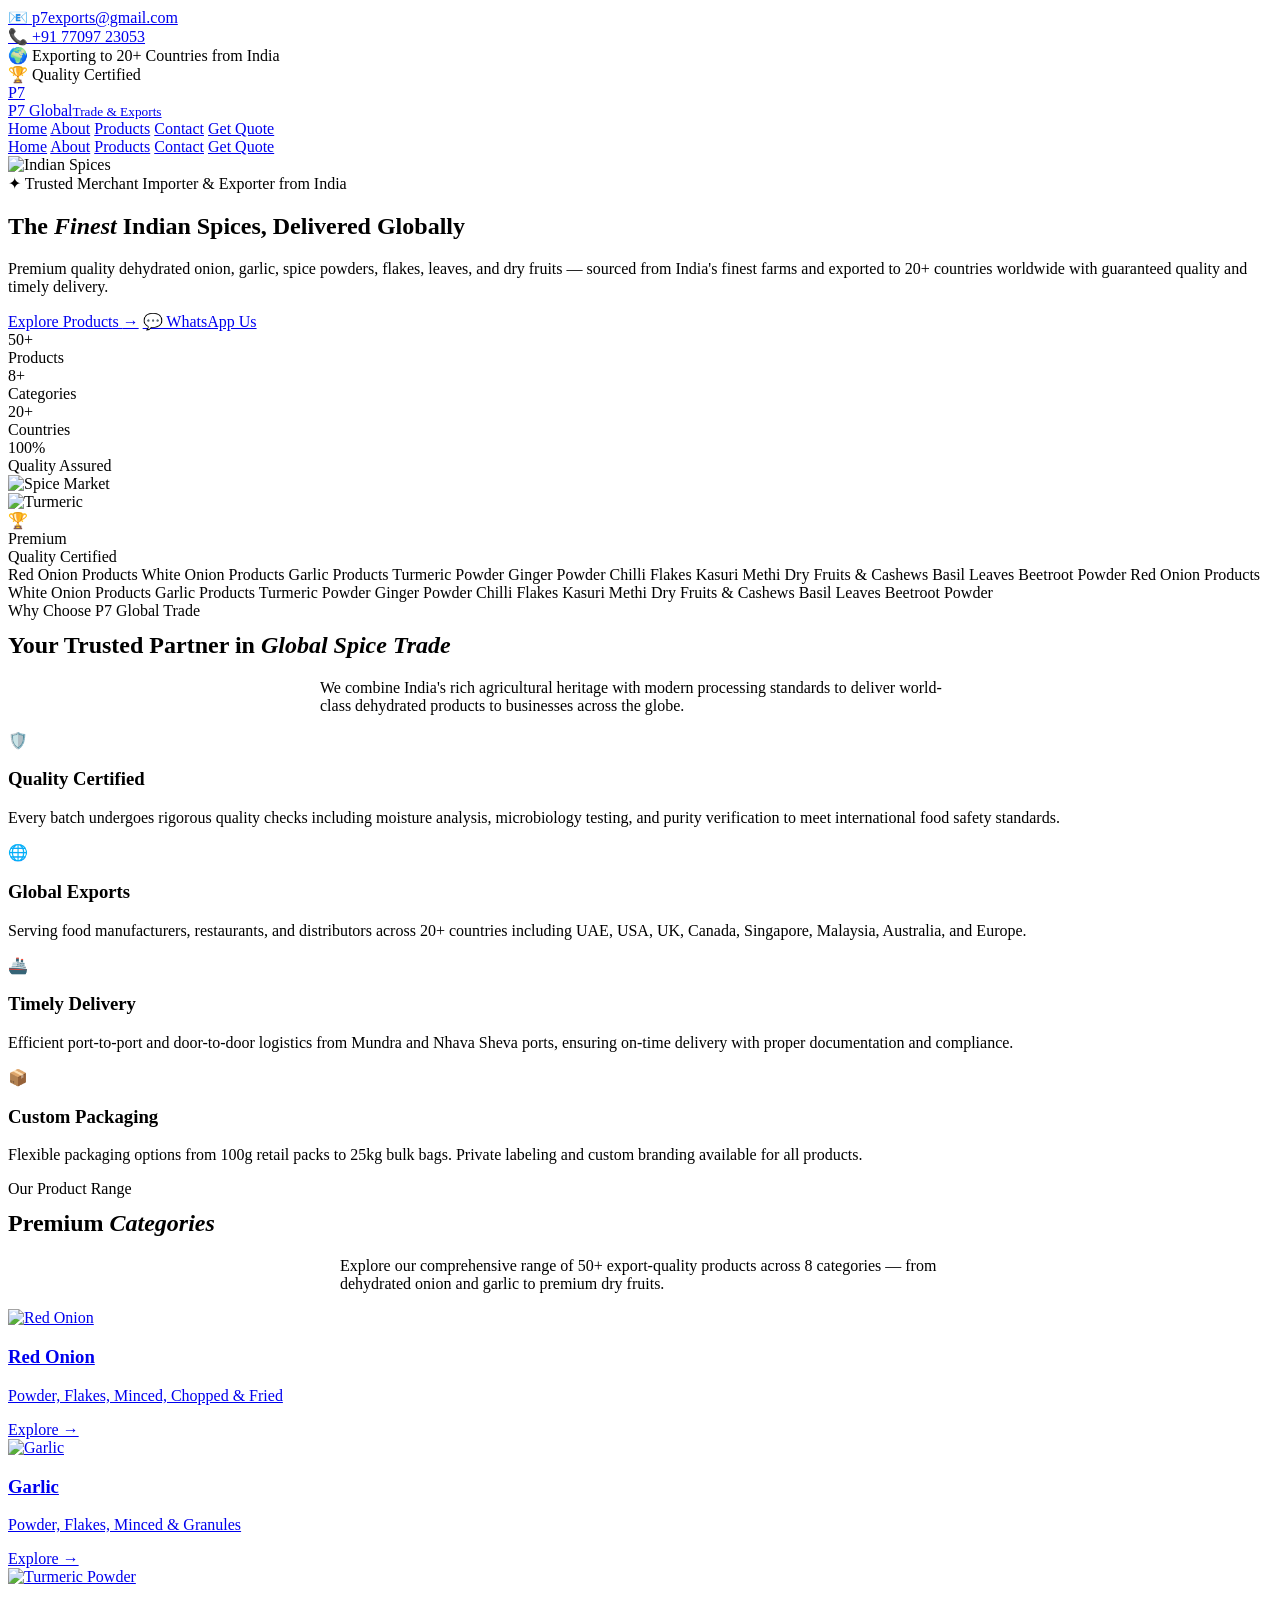
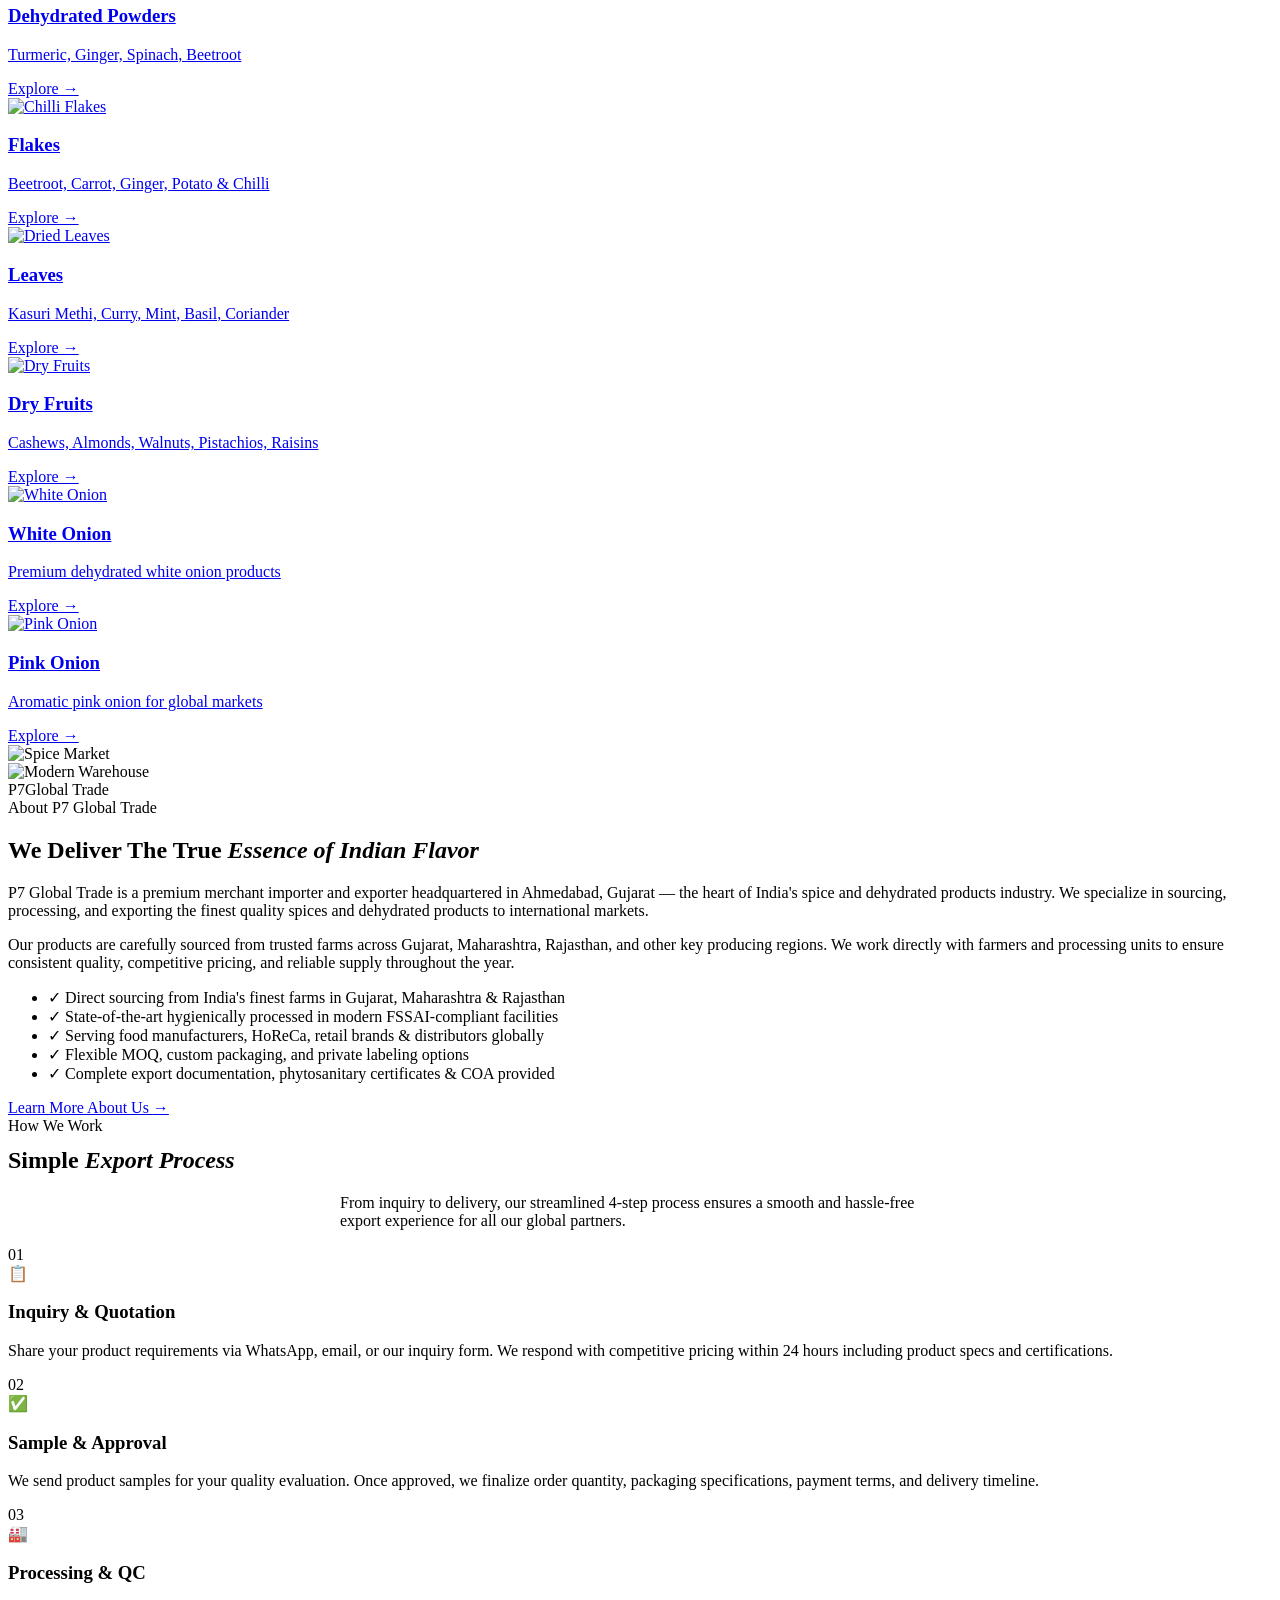
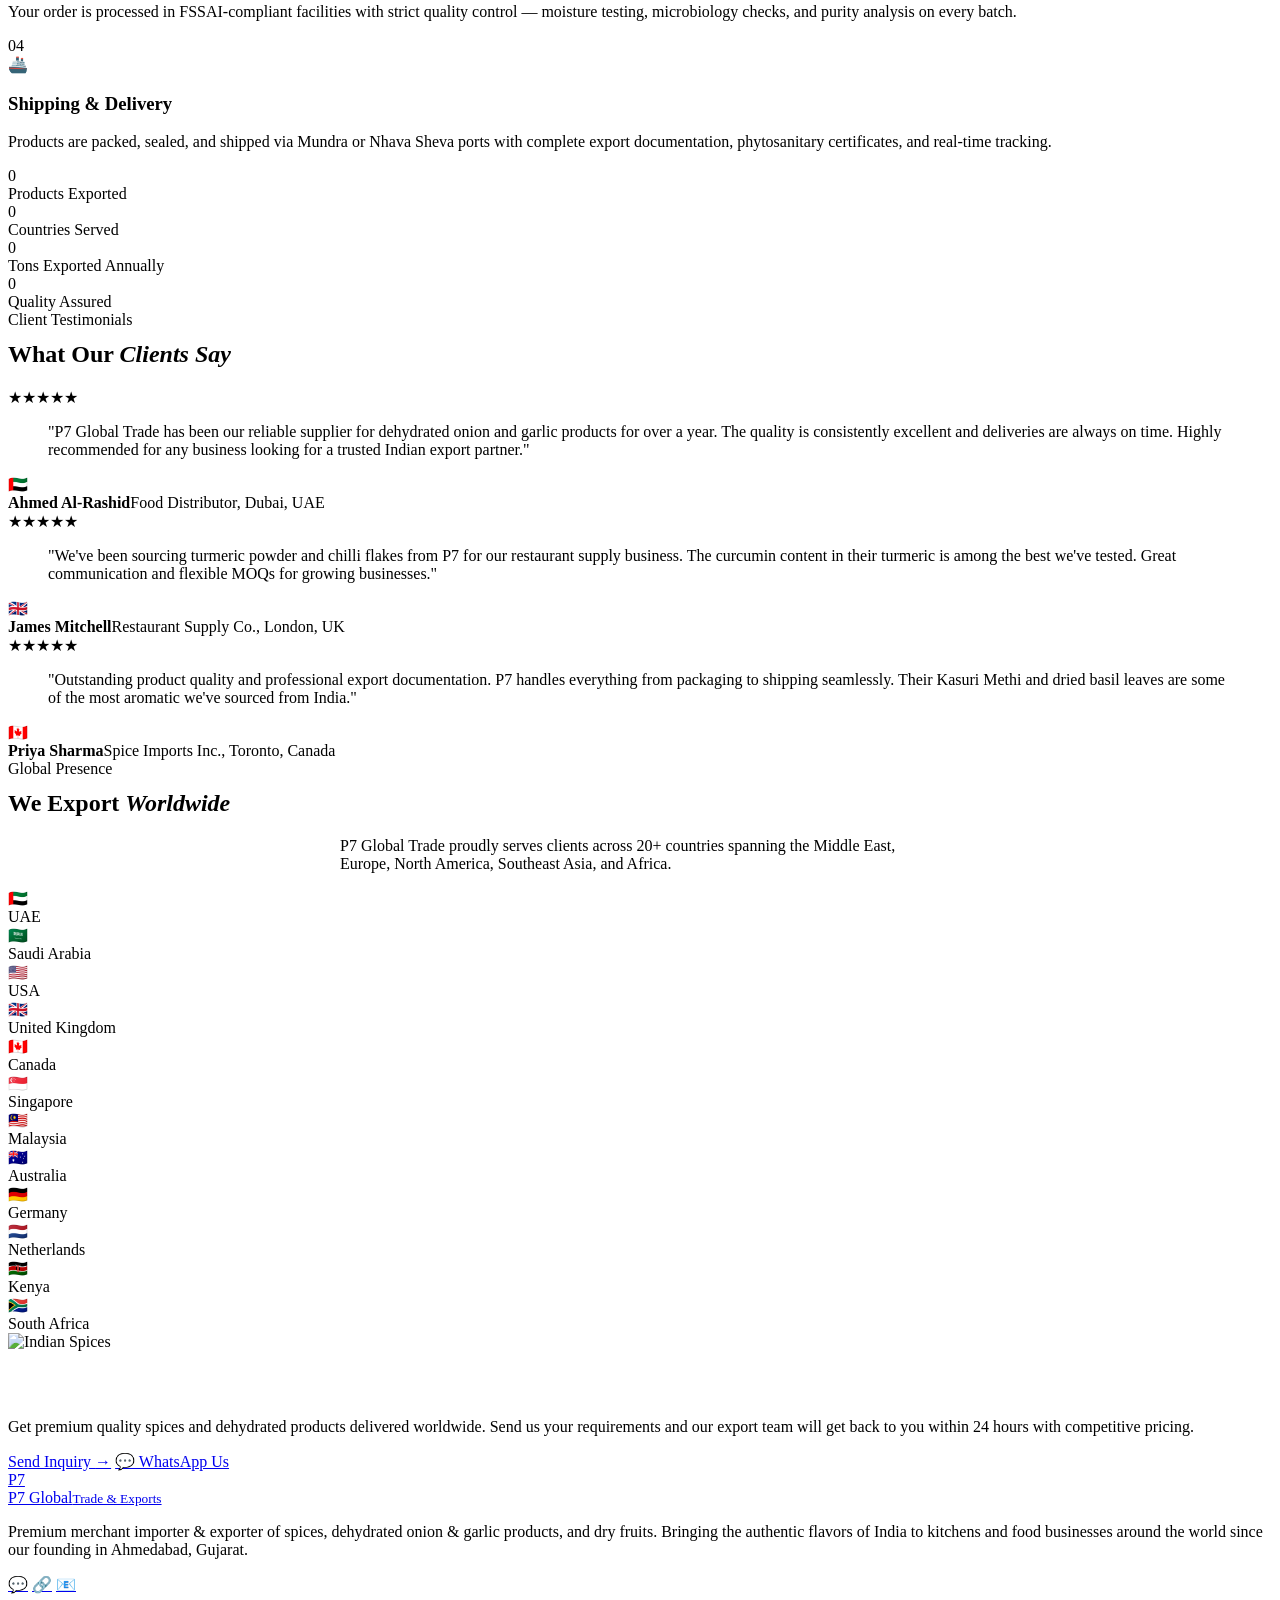
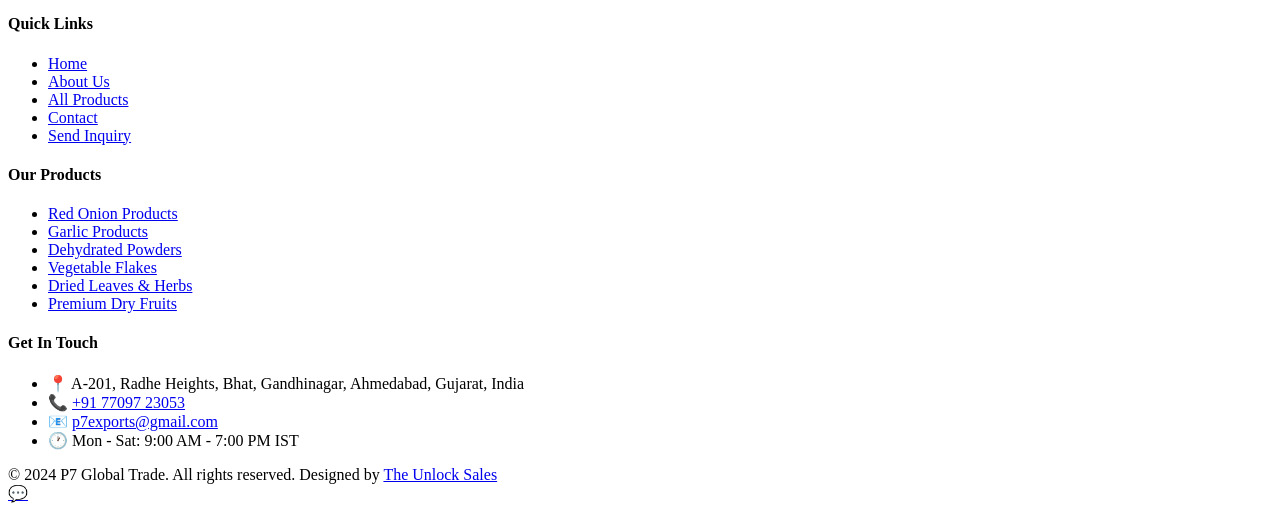
==== index.html @ 54e9179b "Add files via upload" ====
<!DOCTYPE html>
<html lang="en">
<head>
  <meta charset="UTF-8">
  <meta name="viewport" content="width=device-width, initial-scale=1.0">
  <title>P7 Global Trade — Premium Spices &amp; Dehydrated Products Exporter from India</title>
  <meta name="description" content="P7 Global Trade is a premium merchant importer and exporter of high-quality spices, dehydrated onion, garlic products, and dry fruits from India to 20+ countries.">
  <link rel="stylesheet" href="css/style.css">
  <link rel="icon" href="data:image/svg+xml,<svg xmlns='http://www.w3.org/2000/svg' viewBox='0 0 100 100'><text y='.9em' font-size='90'>🌶️</text></svg>">
</head>
<body>

  <!-- TOPBAR -->
  <div class="topbar">
    <div class="container">
      <div class="topbar-left">
        <a href="mailto:p7exports@gmail.com">📧 p7exports@gmail.com</a>
        <div class="topbar-divider"></div>
        <a href="tel:+917709723053">📞 +91 77097 23053</a>
      </div>
      <div class="topbar-right">
        <span>🌍 Exporting to 20+ Countries from India</span>
        <div class="topbar-divider"></div>
        <span>🏆 Quality Certified</span>
      </div>
    </div>
  </div>

  <!-- HEADER -->
  <header class="header">
    <div class="container">
      <a href="index.html" class="logo">
        <div class="logo-mark">P7</div>
        <div class="logo-text">P7 Global<small>Trade &amp; Exports</small></div>
      </a>
      <nav class="nav">
        <a href="index.html" class="active">Home</a>
        <a href="about.html">About</a>
        <a href="products.html">Products</a>
        <a href="contact.html">Contact</a>
        <a href="inquiry.html" class="nav-cta">Get Quote</a>
      </nav>
      <div class="hamburger" onclick="this.classList.toggle('active');document.querySelector('.mobile-nav').classList.toggle('open');document.body.style.overflow=this.classList.contains('active')?'hidden':''">
        <span></span><span></span><span></span>
      </div>
    </div>
  </header>
  <div class="mobile-nav">
    <a href="index.html" class="active">Home</a>
    <a href="about.html">About</a>
    <a href="products.html">Products</a>
    <a href="contact.html">Contact</a>
    <a href="inquiry.html">Get Quote</a>
  </div>

  <!-- HERO — no animation classes, always visible -->
  <section class="hero">
    <div class="hero-bg"><img src="https://images.unsplash.com/photo-1596040033229-a9821ebd058d?w=1400&h=900&fit=crop&q=80" alt="Indian Spices"></div>
    <div class="hero-overlay"></div>
    <div class="hero-content">
      <div class="container">
        <div class="hero-grid">
          <div>
            <div class="hero-tag">✦ Trusted Merchant Importer &amp; Exporter from India</div>
            <h1 class="heading-hero">The <em>Finest</em> Indian Spices, Delivered Globally</h1>
            <p class="hero-desc">Premium quality dehydrated onion, garlic, spice powders, flakes, leaves, and dry fruits — sourced from India's finest farms and exported to 20+ countries worldwide with guaranteed quality and timely delivery.</p>
            <div class="hero-buttons">
              <a href="products.html" class="btn btn-gold">Explore Products <span class="arrow-icon">→</span></a>
              <a href="https://wa.me/917709723053?text=Hello!%20I'm%20interested%20in%20your%20export%20products." target="_blank" class="btn btn-whatsapp">💬 WhatsApp Us</a>
              <a href="inquiry.html" class="btn btn-outline" style="border-color:rgba(255,255,255,.2);color:rgba(255,255,255,.8)">Get Quote</a>
            </div>
            <div class="hero-stats">
              <div class="hero-stat"><div class="number" data-count="50" data-suffix="+">50+</div><div class="label">Products</div></div>
              <div class="hero-stat"><div class="number" data-count="8" data-suffix="+">8+</div><div class="label">Categories</div></div>
              <div class="hero-stat"><div class="number" data-count="20" data-suffix="+">20+</div><div class="label">Countries</div></div>
              <div class="hero-stat"><div class="number" data-count="100" data-suffix="%">100%</div><div class="label">Quality Assured</div></div>
            </div>
          </div>
          <div class="hero-image-stack">
            <div class="hero-img-main"><img src="https://images.unsplash.com/photo-1532336414038-cf19250c5757?w=800&h=600&fit=crop&q=80" alt="Spice Market"></div>
            <div class="hero-img-float"><img src="https://images.unsplash.com/photo-1615485500704-8e990f9900f7?w=400&h=400&fit=crop&q=80" alt="Turmeric"></div>
            <div class="hero-badge-float">
              <div class="hero-badge-icon">🏆</div>
              <div class="hero-badge-text"><div class="val">Premium</div><div class="lbl">Quality Certified</div></div>
            </div>
          </div>
        </div>
      </div>
    </div>
  </section>

  <!-- MARQUEE -->
  <div class="marquee-section">
    <div class="marquee-track">
      <span class="marquee-item"><span class="marquee-dot"></span>Red Onion Products</span>
      <span class="marquee-item"><span class="marquee-dot"></span>White Onion Products</span>
      <span class="marquee-item"><span class="marquee-dot"></span>Garlic Products</span>
      <span class="marquee-item"><span class="marquee-dot"></span>Turmeric Powder</span>
      <span class="marquee-item"><span class="marquee-dot"></span>Ginger Powder</span>
      <span class="marquee-item"><span class="marquee-dot"></span>Chilli Flakes</span>
      <span class="marquee-item"><span class="marquee-dot"></span>Kasuri Methi</span>
      <span class="marquee-item"><span class="marquee-dot"></span>Dry Fruits &amp; Cashews</span>
      <span class="marquee-item"><span class="marquee-dot"></span>Basil Leaves</span>
      <span class="marquee-item"><span class="marquee-dot"></span>Beetroot Powder</span>
      <span class="marquee-item"><span class="marquee-dot"></span>Red Onion Products</span>
      <span class="marquee-item"><span class="marquee-dot"></span>White Onion Products</span>
      <span class="marquee-item"><span class="marquee-dot"></span>Garlic Products</span>
      <span class="marquee-item"><span class="marquee-dot"></span>Turmeric Powder</span>
      <span class="marquee-item"><span class="marquee-dot"></span>Ginger Powder</span>
      <span class="marquee-item"><span class="marquee-dot"></span>Chilli Flakes</span>
      <span class="marquee-item"><span class="marquee-dot"></span>Kasuri Methi</span>
      <span class="marquee-item"><span class="marquee-dot"></span>Dry Fruits &amp; Cashews</span>
      <span class="marquee-item"><span class="marquee-dot"></span>Basil Leaves</span>
      <span class="marquee-item"><span class="marquee-dot"></span>Beetroot Powder</span>
    </div>
  </div>

  <!-- WHY CHOOSE US -->
  <section class="section-features">
    <div class="container">
      <div class="text-center reveal">
        <span class="overline overline-dark">Why Choose P7 Global Trade</span>
        <h2 class="heading-lg" style="color:var(--brown-900);margin-top:12px">Your Trusted Partner in <em style="color:var(--primary);font-style:italic">Global Spice Trade</em></h2>
        <p style="color:var(--brown-500);margin-top:12px;max-width:640px;margin-left:auto;margin-right:auto">We combine India's rich agricultural heritage with modern processing standards to deliver world-class dehydrated products to businesses across the globe.</p>
      </div>
      <div class="features-grid">
        <div class="feature-card reveal delay-1">
          <div class="feature-icon gold">🛡️</div>
          <h3>Quality Certified</h3>
          <p>Every batch undergoes rigorous quality checks including moisture analysis, microbiology testing, and purity verification to meet international food safety standards.</p>
        </div>
        <div class="feature-card reveal delay-2">
          <div class="feature-icon primary">🌐</div>
          <h3>Global Exports</h3>
          <p>Serving food manufacturers, restaurants, and distributors across 20+ countries including UAE, USA, UK, Canada, Singapore, Malaysia, Australia, and Europe.</p>
        </div>
        <div class="feature-card reveal delay-3">
          <div class="feature-icon gold">🚢</div>
          <h3>Timely Delivery</h3>
          <p>Efficient port-to-port and door-to-door logistics from Mundra and Nhava Sheva ports, ensuring on-time delivery with proper documentation and compliance.</p>
        </div>
        <div class="feature-card reveal delay-4">
          <div class="feature-icon primary">📦</div>
          <h3>Custom Packaging</h3>
          <p>Flexible packaging options from 100g retail packs to 25kg bulk bags. Private labeling and custom branding available for all products.</p>
        </div>
      </div>
    </div>
  </section>

  <!-- PRODUCT CATEGORIES -->
  <section class="section-categories">
    <div class="container">
      <div class="text-center reveal">
        <span class="overline overline-dark">Our Product Range</span>
        <h2 class="heading-lg" style="color:var(--brown-900);margin-top:12px">Premium <em style="color:var(--primary);font-style:italic">Categories</em></h2>
        <p style="color:var(--brown-500);margin-top:12px;max-width:600px;margin-left:auto;margin-right:auto">Explore our comprehensive range of 50+ export-quality products across 8 categories — from dehydrated onion and garlic to premium dry fruits.</p>
      </div>
      <div class="categories-grid">
        <a href="products.html?category=red-onion" class="cat-card reveal delay-1">
          <img src="https://images.unsplash.com/photo-1618512496248-a07fe83aa8cb?w=500&h=400&fit=crop&q=80" alt="Red Onion" loading="lazy">
          <div class="cat-overlay"><h3>Red Onion</h3><p>Powder, Flakes, Minced, Chopped &amp; Fried</p><span class="cat-link">Explore →</span></div>
        </a>
        <a href="products.html?category=garlic" class="cat-card reveal delay-2">
          <img src="https://images.unsplash.com/photo-1540148426945-6cf22a160d32?w=500&h=400&fit=crop&q=80" alt="Garlic" loading="lazy">
          <div class="cat-overlay"><h3>Garlic</h3><p>Powder, Flakes, Minced &amp; Granules</p><span class="cat-link">Explore →</span></div>
        </a>
        <a href="products.html?category=dehydrated-powders" class="cat-card reveal delay-3">
          <img src="https://images.unsplash.com/photo-1615485500704-8e990f9900f7?w=500&h=400&fit=crop&q=80" alt="Turmeric Powder" loading="lazy">
          <div class="cat-overlay"><h3>Dehydrated Powders</h3><p>Turmeric, Ginger, Spinach, Beetroot</p><span class="cat-link">Explore →</span></div>
        </a>
        <a href="products.html?category=flakes" class="cat-card reveal delay-4">
          <img src="https://images.unsplash.com/photo-1583119022894-919a68a3d0e3?w=500&h=400&fit=crop&q=80" alt="Chilli Flakes" loading="lazy">
          <div class="cat-overlay"><h3>Flakes</h3><p>Beetroot, Carrot, Ginger, Potato &amp; Chilli</p><span class="cat-link">Explore →</span></div>
        </a>
        <a href="products.html?category=leaves" class="cat-card reveal delay-1">
          <img src="https://images.unsplash.com/photo-1466637574441-749b8f19452f?w=500&h=400&fit=crop&q=80" alt="Dried Leaves" loading="lazy">
          <div class="cat-overlay"><h3>Leaves</h3><p>Kasuri Methi, Curry, Mint, Basil, Coriander</p><span class="cat-link">Explore →</span></div>
        </a>
        <a href="products.html?category=dry-fruits" class="cat-card reveal delay-2">
          <img src="https://images.unsplash.com/photo-1599599810769-bcde5a160d32?w=500&h=400&fit=crop&q=80" alt="Dry Fruits" loading="lazy">
          <div class="cat-overlay"><h3>Dry Fruits</h3><p>Cashews, Almonds, Walnuts, Pistachios, Raisins</p><span class="cat-link">Explore →</span></div>
        </a>
        <a href="products.html?category=white-onion" class="cat-card reveal delay-3">
          <img src="https://images.unsplash.com/photo-1508747703725-719f080a77b6?w=500&h=400&fit=crop&q=80" alt="White Onion" loading="lazy">
          <div class="cat-overlay"><h3>White Onion</h3><p>Premium dehydrated white onion products</p><span class="cat-link">Explore →</span></div>
        </a>
        <a href="products.html?category=pink-onion" class="cat-card reveal delay-4">
          <img src="https://images.unsplash.com/photo-1506368249639-73a05d6f6488?w=500&h=400&fit=crop&q=80" alt="Pink Onion" loading="lazy">
          <div class="cat-overlay"><h3>Pink Onion</h3><p>Aromatic pink onion for global markets</p><span class="cat-link">Explore →</span></div>
        </a>
      </div>
    </div>
  </section>

  <!-- ABOUT SNIPPET -->
  <section class="section-about">
    <div class="container">
      <div class="about-layout">
        <div class="about-images reveal-left">
          <div class="about-img-1"><img src="https://images.unsplash.com/photo-1532336414038-cf19250c5757?w=600&h=500&fit=crop&q=80" alt="Spice Market"></div>
          <div class="about-img-2"><img src="https://images.unsplash.com/photo-1586528116311-ad8dd3c8310d?w=500&h=400&fit=crop&q=80" alt="Modern Warehouse"></div>
          <div class="about-exp-badge"><span class="num">P7</span><span class="txt">Global Trade</span></div>
        </div>
        <div class="about-text reveal-right">
          <span class="overline overline-dark">About P7 Global Trade</span>
          <h2 class="heading-lg">We Deliver The True <em>Essence of Indian Flavor</em></h2>
          <p>P7 Global Trade is a premium merchant importer and exporter headquartered in Ahmedabad, Gujarat — the heart of India's spice and dehydrated products industry. We specialize in sourcing, processing, and exporting the finest quality spices and dehydrated products to international markets.</p>
          <p>Our products are carefully sourced from trusted farms across Gujarat, Maharashtra, Rajasthan, and other key producing regions. We work directly with farmers and processing units to ensure consistent quality, competitive pricing, and reliable supply throughout the year.</p>
          <ul class="check-list">
            <li><span class="check-icon">✓</span> Direct sourcing from India's finest farms in Gujarat, Maharashtra &amp; Rajasthan</li>
            <li><span class="check-icon">✓</span> State-of-the-art hygienically processed in modern FSSAI-compliant facilities</li>
            <li><span class="check-icon">✓</span> Serving food manufacturers, HoReCa, retail brands &amp; distributors globally</li>
            <li><span class="check-icon">✓</span> Flexible MOQ, custom packaging, and private labeling options</li>
            <li><span class="check-icon">✓</span> Complete export documentation, phytosanitary certificates &amp; COA provided</li>
          </ul>
          <a href="about.html" class="btn btn-primary">Learn More About Us <span class="arrow-icon">→</span></a>
        </div>
      </div>
    </div>
  </section>

  <!-- HOW WE WORK -->
  <section class="section-process">
    <div class="container">
      <div class="text-center reveal">
        <span class="overline overline-dark">How We Work</span>
        <h2 class="heading-lg" style="color:var(--brown-900);margin-top:12px">Simple <em style="color:var(--primary);font-style:italic">Export Process</em></h2>
        <p style="color:var(--brown-500);margin-top:12px;max-width:600px;margin-left:auto;margin-right:auto">From inquiry to delivery, our streamlined 4-step process ensures a smooth and hassle-free export experience for all our global partners.</p>
      </div>
      <div class="process-grid">
        <div class="process-step reveal delay-1">
          <div class="process-num">01</div>
          <div class="process-icon">📋</div>
          <h3>Inquiry &amp; Quotation</h3>
          <p>Share your product requirements via WhatsApp, email, or our inquiry form. We respond with competitive pricing within 24 hours including product specs and certifications.</p>
        </div>
        <div class="process-step reveal delay-2">
          <div class="process-num">02</div>
          <div class="process-icon">✅</div>
          <h3>Sample &amp; Approval</h3>
          <p>We send product samples for your quality evaluation. Once approved, we finalize order quantity, packaging specifications, payment terms, and delivery timeline.</p>
        </div>
        <div class="process-step reveal delay-3">
          <div class="process-num">03</div>
          <div class="process-icon">🏭</div>
          <h3>Processing &amp; QC</h3>
          <p>Your order is processed in FSSAI-compliant facilities with strict quality control — moisture testing, microbiology checks, and purity analysis on every batch.</p>
        </div>
        <div class="process-step reveal delay-4">
          <div class="process-num">04</div>
          <div class="process-icon">🚢</div>
          <h3>Shipping &amp; Delivery</h3>
          <p>Products are packed, sealed, and shipped via Mundra or Nhava Sheva ports with complete export documentation, phytosanitary certificates, and real-time tracking.</p>
        </div>
      </div>
    </div>
  </section>

  <!-- STATS -->
  <section class="stats-bar">
    <div class="container">
      <div class="stats-grid">
        <div class="stat-item reveal delay-1"><div class="stat-num" data-count="50" data-suffix="+">0</div><div class="stat-label">Products Exported</div><div class="stat-divider"></div></div>
        <div class="stat-item reveal delay-2"><div class="stat-num" data-count="20" data-suffix="+">0</div><div class="stat-label">Countries Served</div><div class="stat-divider"></div></div>
        <div class="stat-item reveal delay-3"><div class="stat-num" data-count="500" data-suffix="+">0</div><div class="stat-label">Tons Exported Annually</div><div class="stat-divider"></div></div>
        <div class="stat-item reveal delay-4"><div class="stat-num" data-count="100" data-suffix="%">0</div><div class="stat-label">Quality Assured</div><div class="stat-divider"></div></div>
      </div>
    </div>
  </section>

  <!-- TESTIMONIALS -->
  <section class="section-testimonials">
    <div class="container">
      <div class="text-center reveal">
        <span class="overline overline-dark">Client Testimonials</span>
        <h2 class="heading-lg" style="color:var(--brown-900);margin-top:12px">What Our <em style="color:var(--primary);font-style:italic">Clients Say</em></h2>
      </div>
      <div class="testimonials-grid">
        <div class="testimonial-card reveal delay-1">
          <div class="testimonial-stars">★★★★★</div>
          <blockquote>"P7 Global Trade has been our reliable supplier for dehydrated onion and garlic products for over a year. The quality is consistently excellent and deliveries are always on time. Highly recommended for any business looking for a trusted Indian export partner."</blockquote>
          <div class="testimonial-author">
            <div class="testimonial-avatar">🇦🇪</div>
            <div><strong>Ahmed Al-Rashid</strong><span>Food Distributor, Dubai, UAE</span></div>
          </div>
        </div>
        <div class="testimonial-card reveal delay-2">
          <div class="testimonial-stars">★★★★★</div>
          <blockquote>"We've been sourcing turmeric powder and chilli flakes from P7 for our restaurant supply business. The curcumin content in their turmeric is among the best we've tested. Great communication and flexible MOQs for growing businesses."</blockquote>
          <div class="testimonial-author">
            <div class="testimonial-avatar">🇬🇧</div>
            <div><strong>James Mitchell</strong><span>Restaurant Supply Co., London, UK</span></div>
          </div>
        </div>
        <div class="testimonial-card reveal delay-3">
          <div class="testimonial-stars">★★★★★</div>
          <blockquote>"Outstanding product quality and professional export documentation. P7 handles everything from packaging to shipping seamlessly. Their Kasuri Methi and dried basil leaves are some of the most aromatic we've sourced from India."</blockquote>
          <div class="testimonial-author">
            <div class="testimonial-avatar">🇨🇦</div>
            <div><strong>Priya Sharma</strong><span>Spice Imports Inc., Toronto, Canada</span></div>
          </div>
        </div>
      </div>
    </div>
  </section>

  <!-- EXPORT DESTINATIONS -->
  <section class="section-destinations">
    <div class="container">
      <div class="text-center reveal">
        <span class="overline overline-dark">Global Presence</span>
        <h2 class="heading-lg" style="color:var(--brown-900);margin-top:12px">We Export <em style="color:var(--primary);font-style:italic">Worldwide</em></h2>
        <p style="color:var(--brown-500);margin-top:12px;max-width:600px;margin-left:auto;margin-right:auto">P7 Global Trade proudly serves clients across 20+ countries spanning the Middle East, Europe, North America, Southeast Asia, and Africa.</p>
      </div>
      <div class="destinations-grid">
        <div class="dest-card reveal delay-1"><div class="flag">🇦🇪</div><div class="name">UAE</div></div>
        <div class="dest-card reveal delay-1"><div class="flag">🇸🇦</div><div class="name">Saudi Arabia</div></div>
        <div class="dest-card reveal delay-2"><div class="flag">🇺🇸</div><div class="name">USA</div></div>
        <div class="dest-card reveal delay-2"><div class="flag">🇬🇧</div><div class="name">United Kingdom</div></div>
        <div class="dest-card reveal delay-3"><div class="flag">🇨🇦</div><div class="name">Canada</div></div>
        <div class="dest-card reveal delay-3"><div class="flag">🇸🇬</div><div class="name">Singapore</div></div>
        <div class="dest-card reveal delay-1"><div class="flag">🇲🇾</div><div class="name">Malaysia</div></div>
        <div class="dest-card reveal delay-1"><div class="flag">🇦🇺</div><div class="name">Australia</div></div>
        <div class="dest-card reveal delay-2"><div class="flag">🇩🇪</div><div class="name">Germany</div></div>
        <div class="dest-card reveal delay-2"><div class="flag">🇳🇱</div><div class="name">Netherlands</div></div>
        <div class="dest-card reveal delay-3"><div class="flag">🇰🇪</div><div class="name">Kenya</div></div>
        <div class="dest-card reveal delay-3"><div class="flag">🇿🇦</div><div class="name">South Africa</div></div>
      </div>
    </div>
  </section>

  <!-- CTA -->
  <section class="section-cta">
    <div class="cta-bg"><img src="https://images.unsplash.com/photo-1596040033229-a9821ebd058d?w=1400&h=600&fit=crop&q=80" alt="Indian Spices"></div>
    <div class="cta-overlay"></div>
    <div class="container">
      <h2 class="heading-xl reveal" style="color:#fff">Ready to Partner with Us?</h2>
      <p class="reveal delay-1">Get premium quality spices and dehydrated products delivered worldwide. Send us your requirements and our export team will get back to you within 24 hours with competitive pricing.</p>
      <div class="cta-btns reveal delay-2">
        <a href="inquiry.html" class="btn btn-gold">Send Inquiry <span class="arrow-icon">→</span></a>
        <a href="https://wa.me/917709723053?text=Hello!%20I'm%20interested%20in%20your%20export%20products." target="_blank" class="btn btn-whatsapp">💬 WhatsApp Us</a>
        <a href="contact.html" class="btn btn-outline" style="border-color:rgba(255,255,255,.25);color:rgba(255,255,255,.85)">Contact Us</a>
      </div>
    </div>
  </section>

  <!-- FOOTER -->
  <footer class="footer">
    <div class="container">
      <div class="footer-grid">
        <div class="footer-brand">
          <a href="index.html" class="logo">
            <div class="logo-mark">P7</div>
            <div class="logo-text">P7 Global<small>Trade &amp; Exports</small></div>
          </a>
          <p>Premium merchant importer &amp; exporter of spices, dehydrated onion &amp; garlic products, and dry fruits. Bringing the authentic flavors of India to kitchens and food businesses around the world since our founding in Ahmedabad, Gujarat.</p>
          <div class="footer-social">
            <a href="https://wa.me/917709723053" target="_blank" title="WhatsApp">💬</a>
            <a href="https://www.linkedin.com/in/jaya-kishanchandani" target="_blank" title="LinkedIn">🔗</a>
            <a href="mailto:p7exports@gmail.com" title="Email">📧</a>
          </div>
        </div>
        <div class="footer-col">
          <h4>Quick Links</h4>
          <ul>
            <li><a href="index.html">Home</a></li>
            <li><a href="about.html">About Us</a></li>
            <li><a href="products.html">All Products</a></li>
            <li><a href="contact.html">Contact</a></li>
            <li><a href="inquiry.html">Send Inquiry</a></li>
          </ul>
        </div>
        <div class="footer-col">
          <h4>Our Products</h4>
          <ul>
            <li><a href="products.html?category=red-onion">Red Onion Products</a></li>
            <li><a href="products.html?category=garlic">Garlic Products</a></li>
            <li><a href="products.html?category=dehydrated-powders">Dehydrated Powders</a></li>
            <li><a href="products.html?category=flakes">Vegetable Flakes</a></li>
            <li><a href="products.html?category=leaves">Dried Leaves &amp; Herbs</a></li>
            <li><a href="products.html?category=dry-fruits">Premium Dry Fruits</a></li>
          </ul>
        </div>
        <div class="footer-col">
          <h4>Get In Touch</h4>
          <ul class="footer-contact">
            <li><span class="ico">📍</span> A-201, Radhe Heights, Bhat, Gandhinagar, Ahmedabad, Gujarat, India</li>
            <li><span class="ico">📞</span> <a href="tel:+917709723053">+91 77097 23053</a></li>
            <li><span class="ico">📧</span> <a href="mailto:p7exports@gmail.com">p7exports@gmail.com</a></li>
            <li><span class="ico">🕐</span> Mon - Sat: 9:00 AM - 7:00 PM IST</li>
          </ul>
        </div>
      </div>
      <div class="footer-bottom">
        <span>&copy; 2024 P7 Global Trade. All rights reserved.</span>
        <span>Designed by <a href="https://theunlocksales.in" target="_blank">The Unlock Sales</a></span>
      </div>
    </div>
  </footer>

  <a href="https://wa.me/917709723053?text=Hello!%20I'm%20interested%20in%20your%20export%20products." target="_blank" class="wa-float" title="Chat on WhatsApp">💬</a>
  <script src="js/main.js"></script>
</body>
</html>
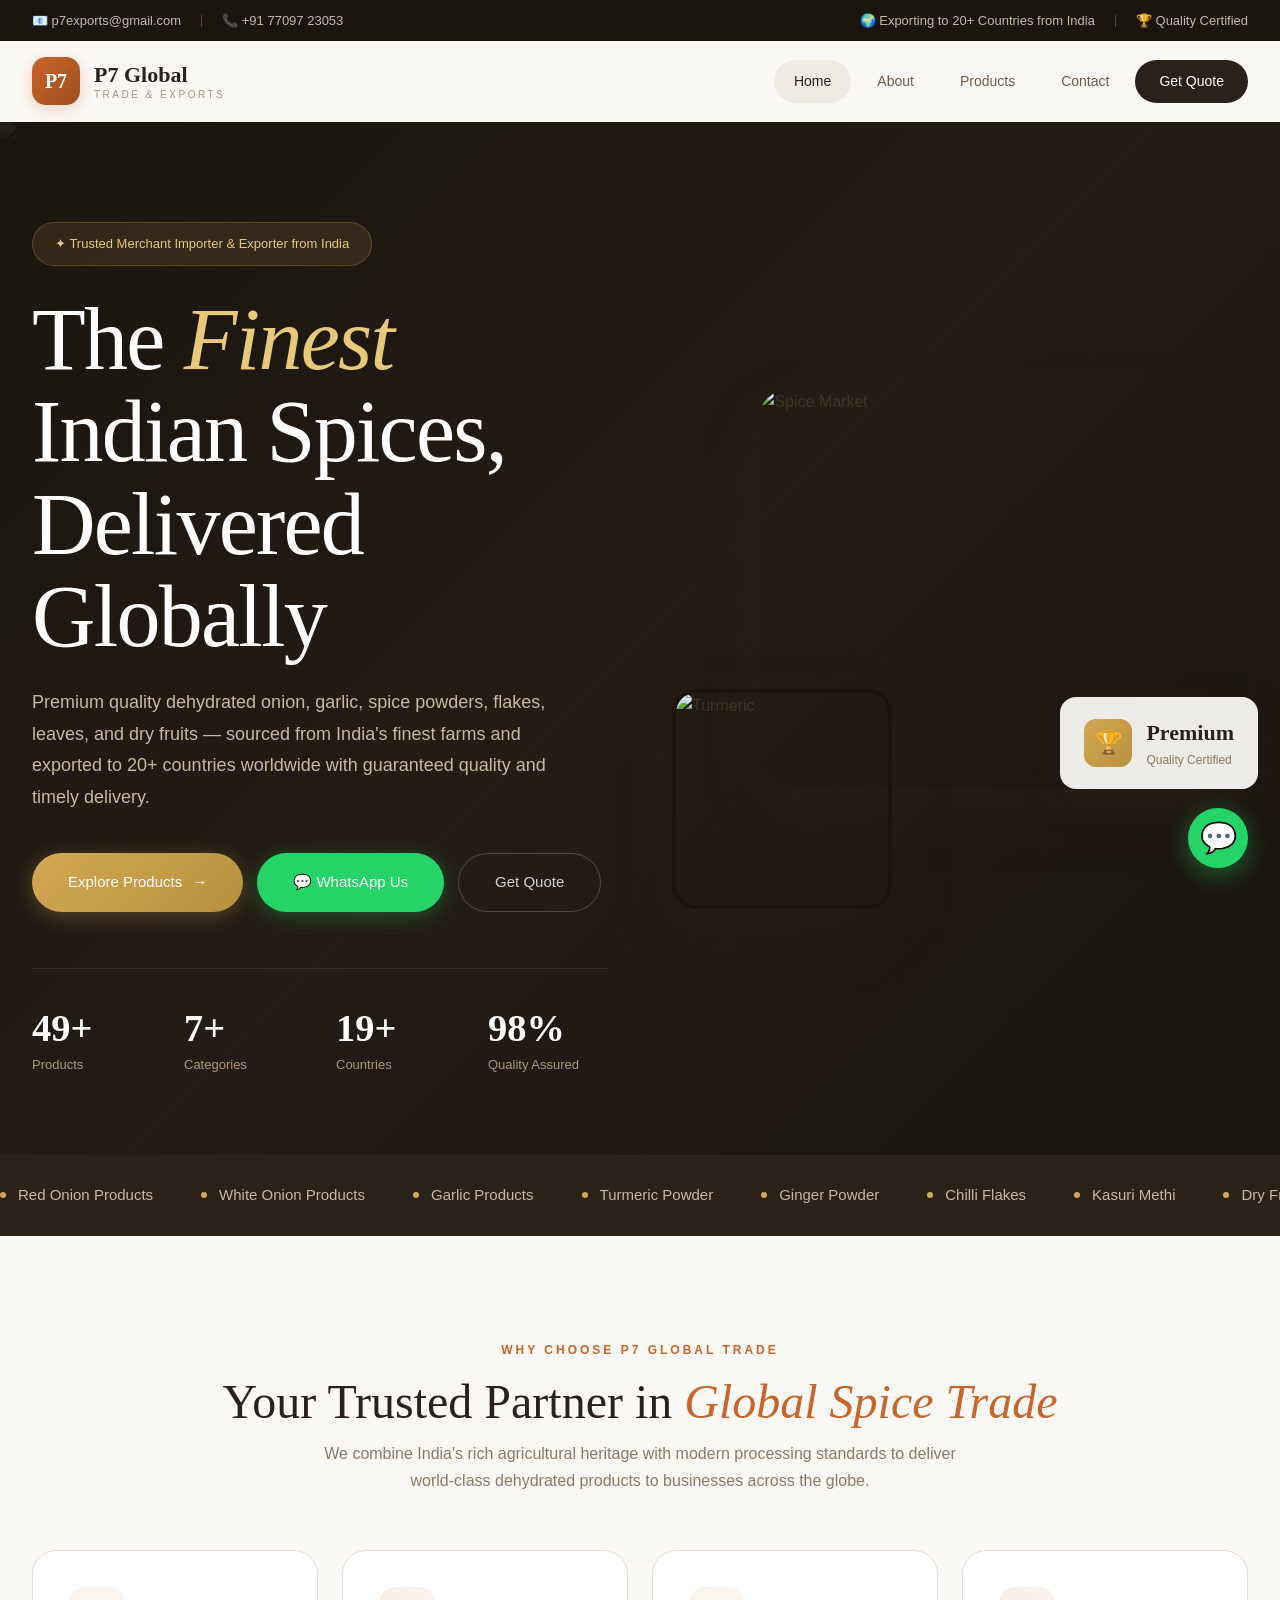
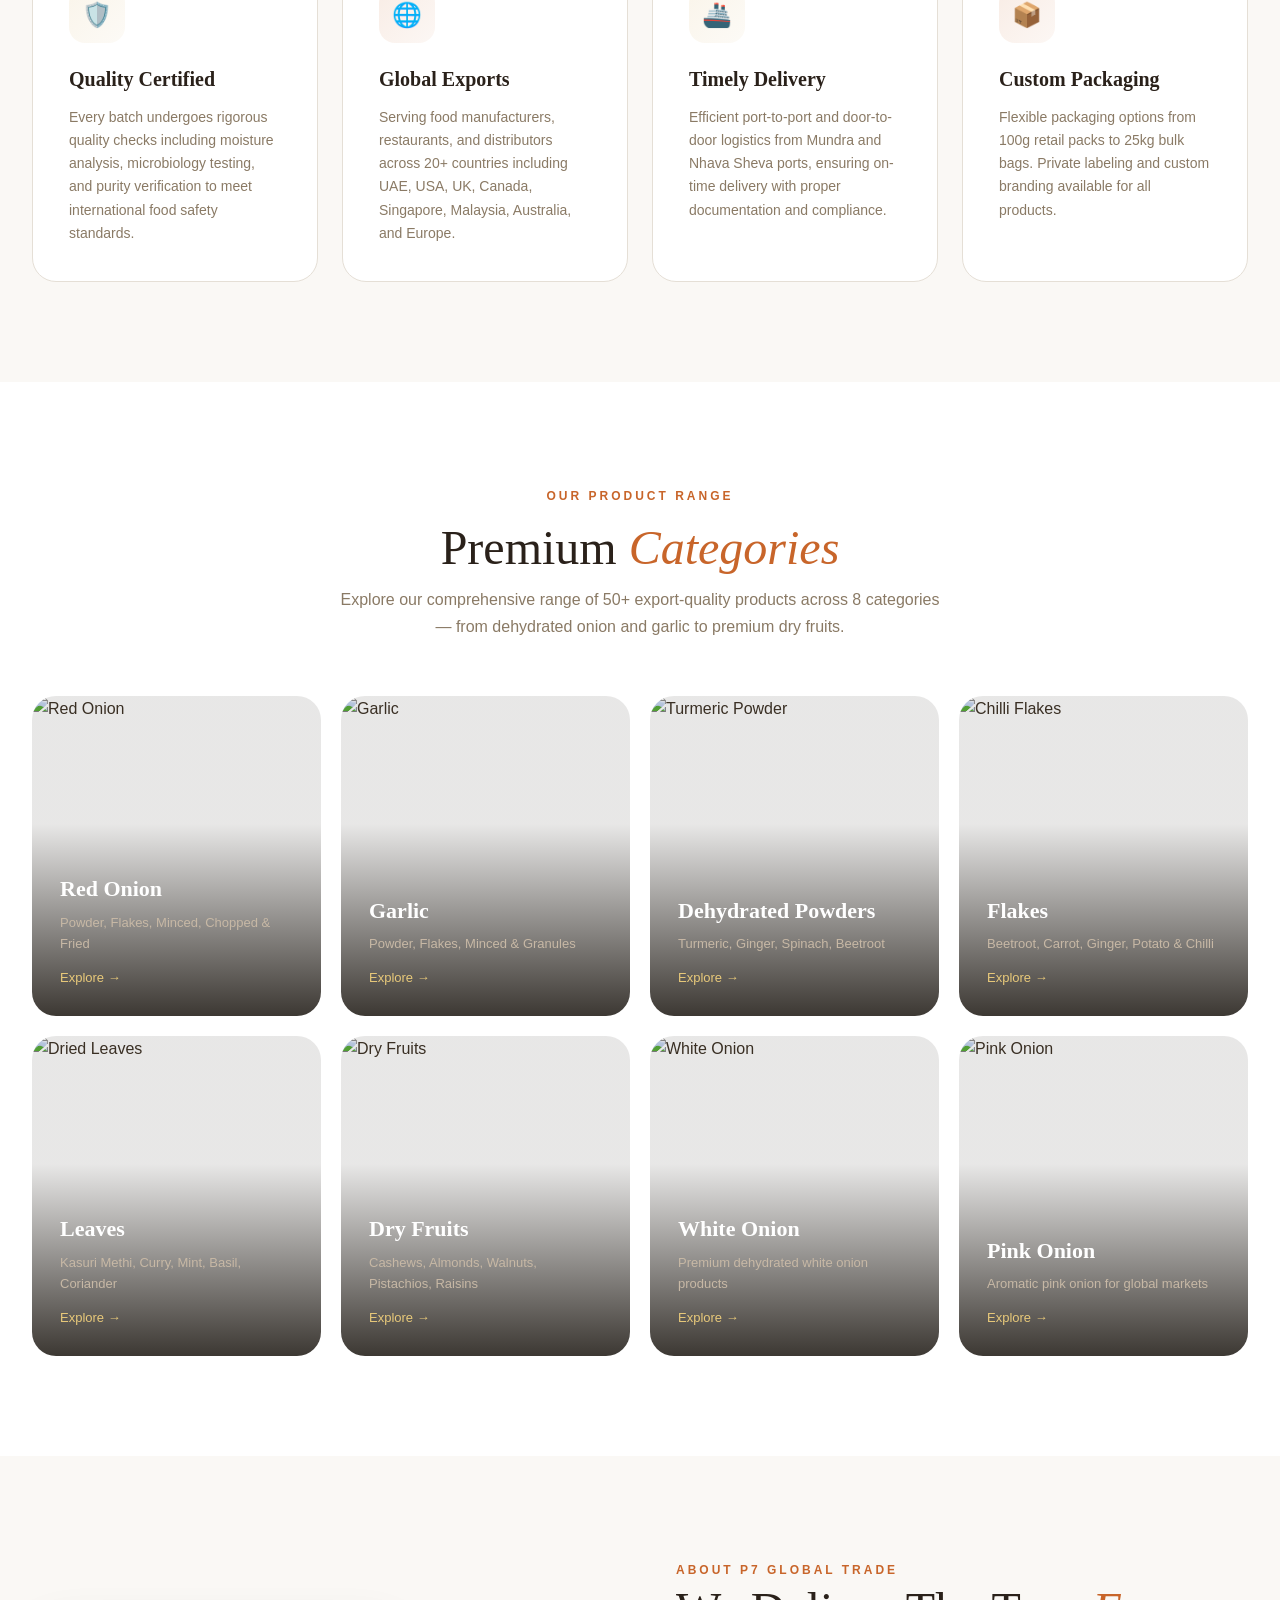
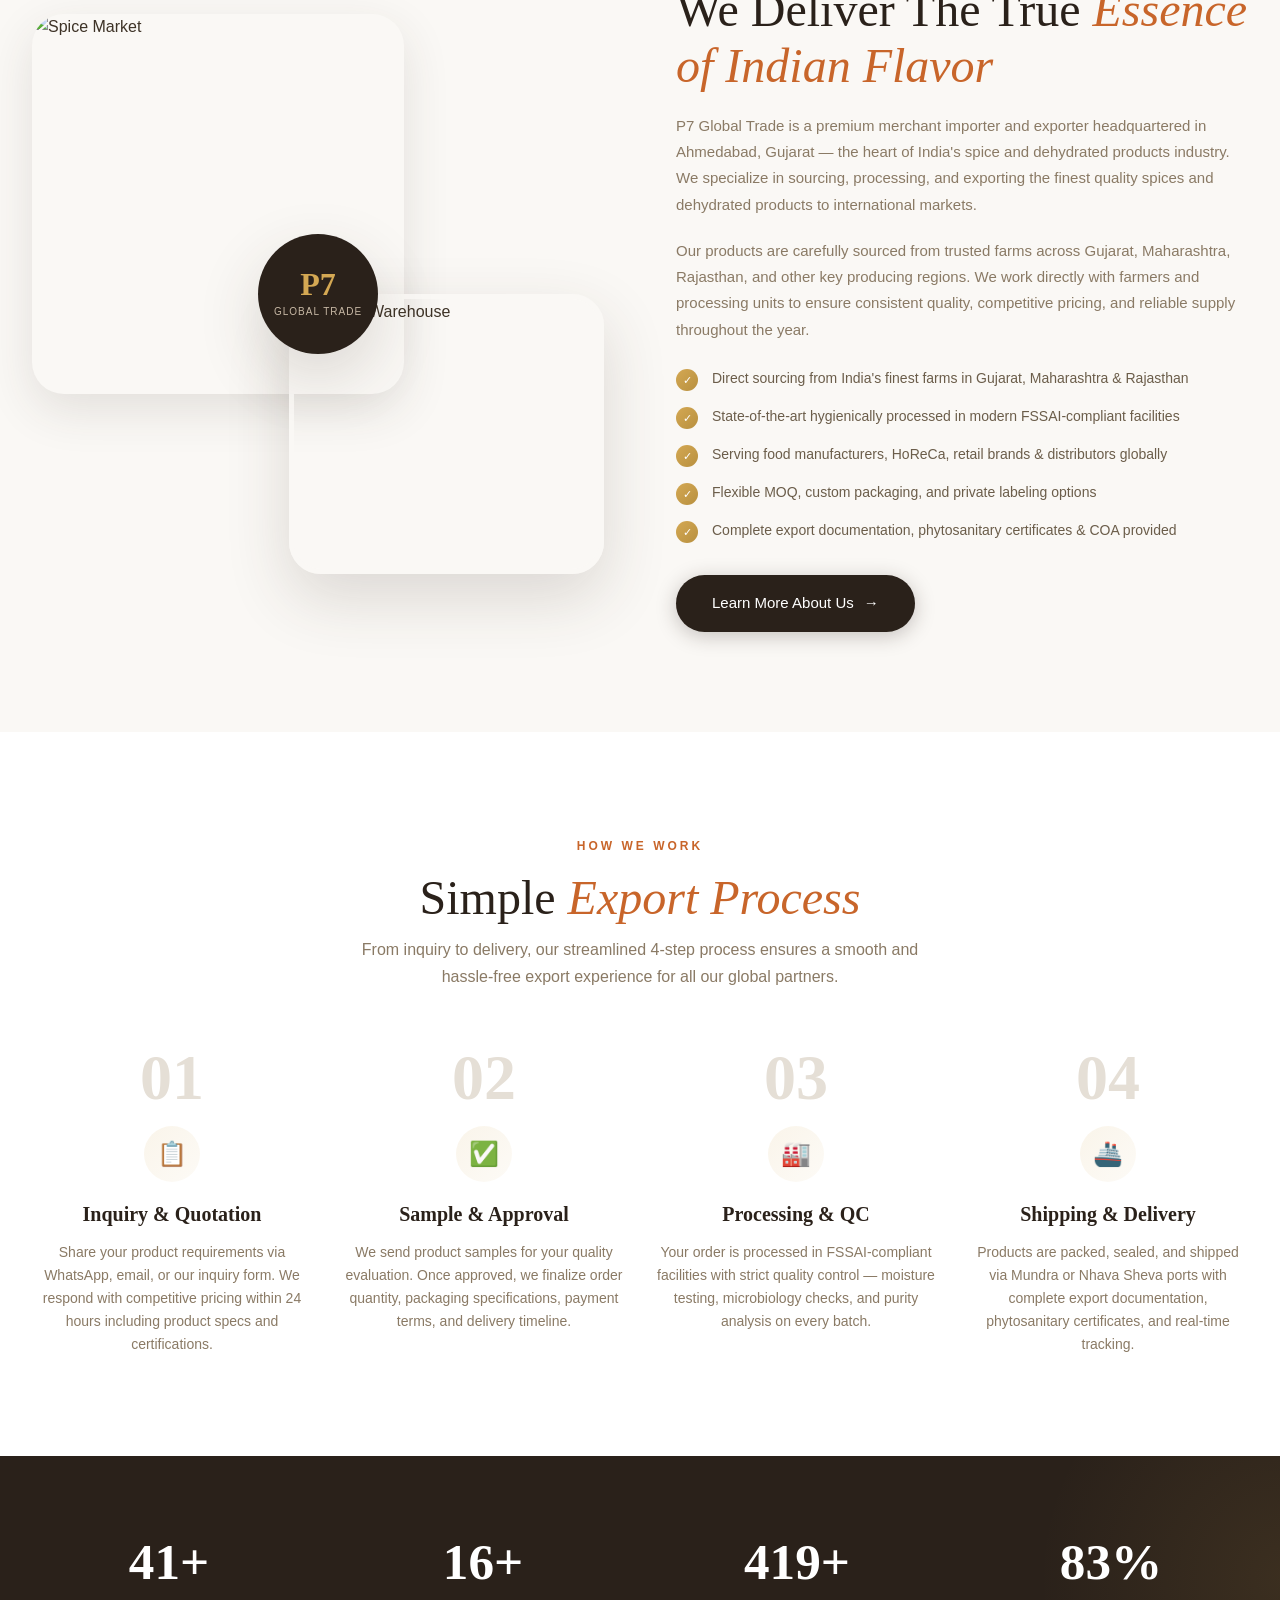
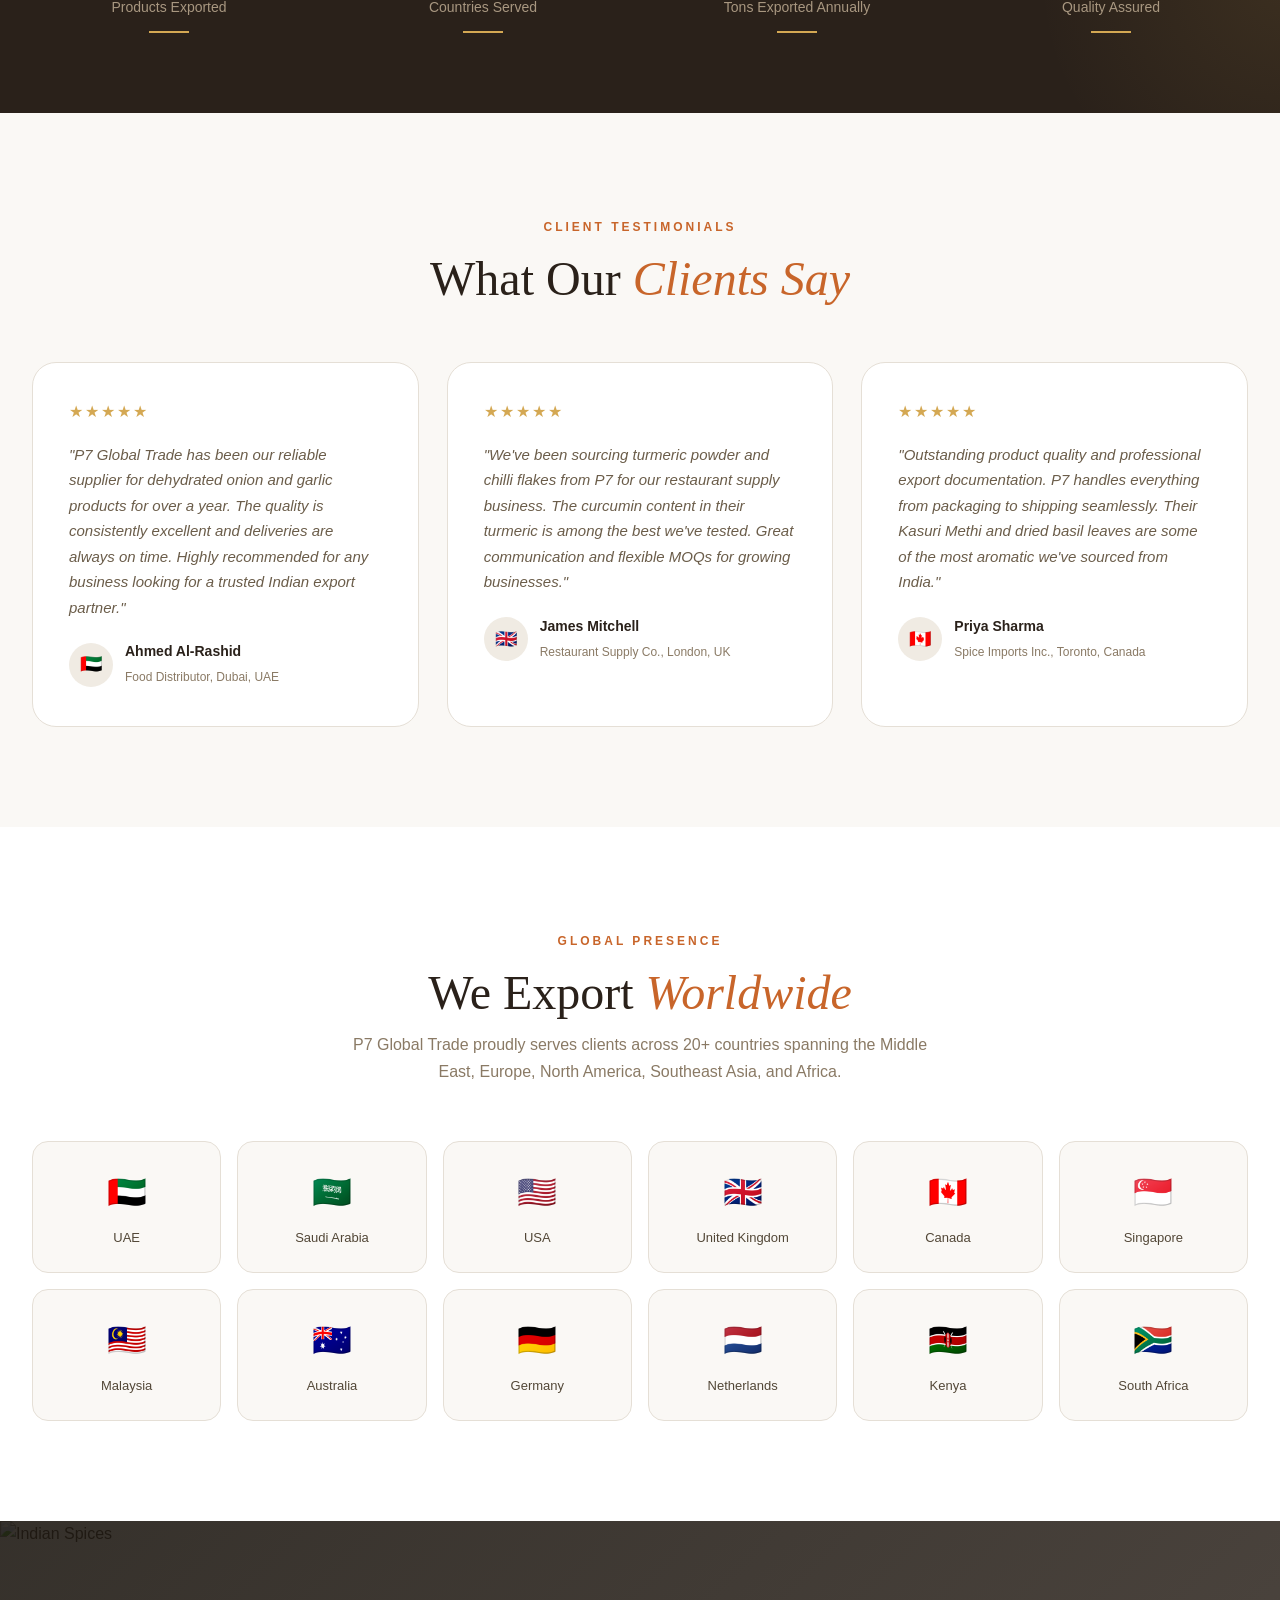
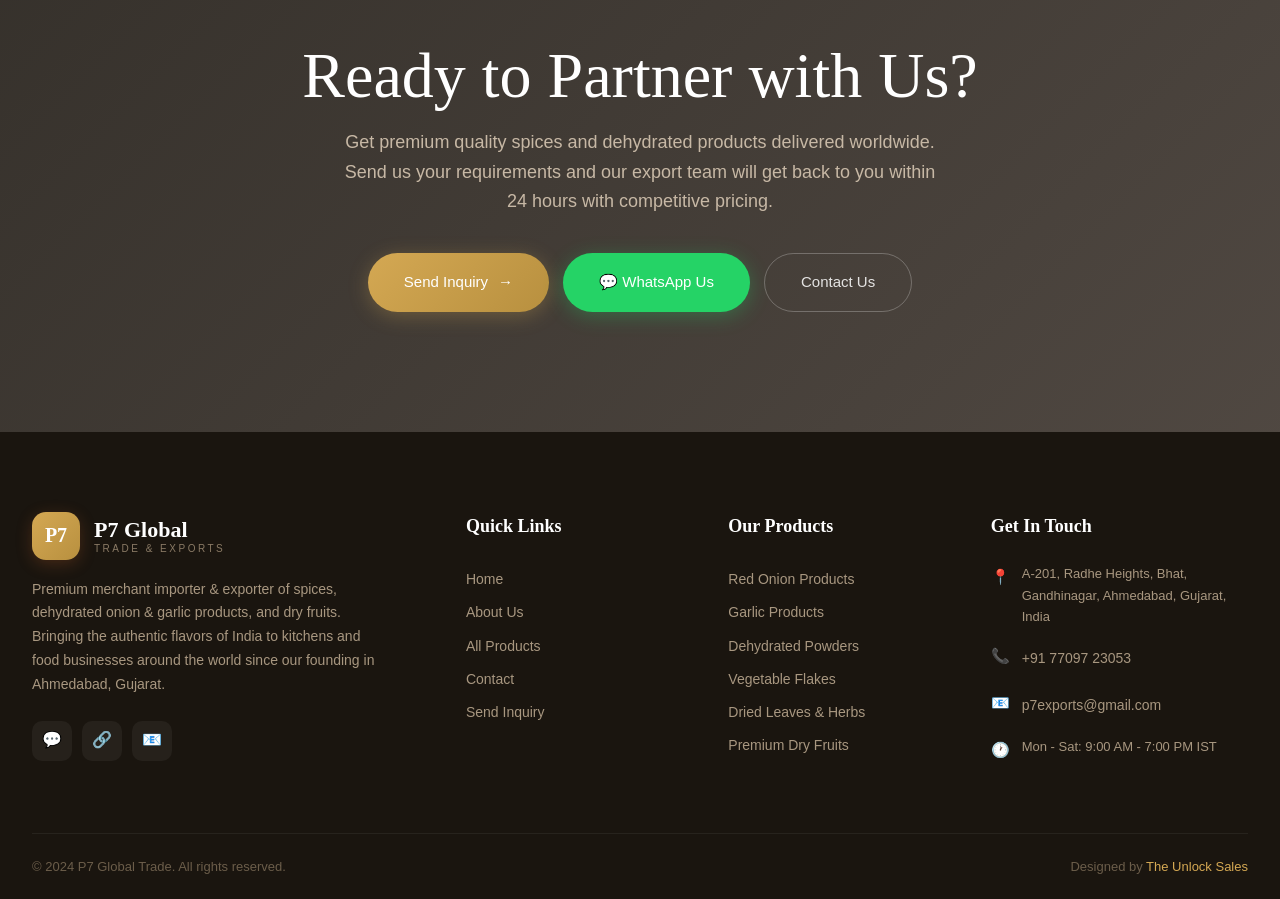
==== commit 085e7b11: "Fix stylesheet and script paths in index.html" ====
--- a/index.html
+++ b/index.html
@@ -5,7 +5,7 @@
   <meta name="viewport" content="width=device-width, initial-scale=1.0">
   <title>P7 Global Trade — Premium Spices &amp; Dehydrated Products Exporter from India</title>
   <meta name="description" content="P7 Global Trade is a premium merchant importer and exporter of high-quality spices, dehydrated onion, garlic products, and dry fruits from India to 20+ countries.">
-  <link rel="stylesheet" href="css/style.css">
+  <link rel="stylesheet" href="style.css">
   <link rel="icon" href="data:image/svg+xml,<svg xmlns='http://www.w3.org/2000/svg' viewBox='0 0 100 100'><text y='.9em' font-size='90'>🌶️</text></svg>">
 </head>
 <body>
@@ -400,6 +400,6 @@
   </footer>
 
   <a href="https://wa.me/917709723053?text=Hello!%20I'm%20interested%20in%20your%20export%20products." target="_blank" class="wa-float" title="Chat on WhatsApp">💬</a>
-  <script src="js/main.js"></script>
+  <script src="main.js"></script>
 </body>
 </html>
--- a/style.css
+++ b/style.css
@@ -0,0 +1,390 @@
+@import url('https://fonts.googleapis.com/css2?family=Cormorant+Garamond:ital,wght@0,300;0,400;0,500;0,600;0,700;1,400;1,500&family=Outfit:wght@300;400;500;600;700&display=swap');
+*,*::before,*::after{box-sizing:border-box;margin:0;padding:0}
+html{scroll-behavior:smooth;-webkit-font-smoothing:antialiased}
+body{font-family:'Outfit',sans-serif;color:#3d3226;line-height:1.65;background:#faf8f5;overflow-x:hidden}
+a{text-decoration:none;color:inherit;transition:.35s cubic-bezier(.22,1,.36,1)}
+ul{list-style:none}img{max-width:100%;display:block;object-fit:cover}
+button,input,textarea,select{font-family:inherit;font-size:inherit;border:none;outline:none;background:none}
+:root{
+--primary:#c8652a;--primary-light:#e8863f;--primary-dark:#9e4e1c;
+--gold:#d4a853;--gold-light:#e8c97a;--gold-dark:#b8903f;
+--cream:#faf8f5;--cream-dark:#f0ece6;--cream-darker:#e5dfd6;
+--brown-50:#f9f6f2;--brown-100:#f0ebe3;--brown-200:#e0d5c7;--brown-300:#c7b8a5;
+--brown-400:#a89780;--brown-500:#8a7a65;--brown-600:#6b5d4a;--brown-700:#524737;
+--brown-800:#3d3226;--brown-900:#2a211a;--brown-950:#1a150f;
+--font-display:'Cormorant Garamond',serif;--font-body:'Outfit',sans-serif;
+--max-w:1320px;--radius:16px;--radius-lg:24px;--radius-xl:32px;
+--shadow:0 4px 24px rgba(61,50,38,.08);--shadow-lg:0 16px 48px rgba(61,50,38,.12);--shadow-xl:0 24px 64px rgba(61,50,38,.16);
+--ease:cubic-bezier(.22,1,.36,1);
+}
+.container{max-width:var(--max-w);margin:0 auto;padding:0 32px}
+.text-center{text-align:center}
+.heading-hero{font-family:var(--font-display);font-size:clamp(3rem,7vw,5.5rem);font-weight:300;line-height:1.05;letter-spacing:-.02em}
+.heading-xl{font-family:var(--font-display);font-size:clamp(2.5rem,5vw,4rem);font-weight:400;line-height:1.1}
+.heading-lg{font-family:var(--font-display);font-size:clamp(2rem,4vw,3rem);font-weight:400;line-height:1.15}
+.heading-md{font-family:var(--font-display);font-size:clamp(1.5rem,3vw,2.2rem);font-weight:500;line-height:1.2}
+.overline{font-size:12px;font-weight:600;letter-spacing:3px;text-transform:uppercase;color:var(--gold)}
+.overline-dark{color:var(--primary)}
+.btn{display:inline-flex;align-items:center;gap:10px;padding:16px 36px;font-weight:500;font-size:15px;border-radius:60px;cursor:pointer;transition:.4s var(--ease);overflow:hidden}
+.btn-primary{background:var(--brown-900);color:#fff;box-shadow:0 4px 20px rgba(42,33,26,.25)}
+.btn-primary:hover{background:var(--brown-800);transform:translateY(-2px);box-shadow:0 8px 32px rgba(42,33,26,.35)}
+.btn-gold{background:linear-gradient(135deg,var(--gold),var(--gold-dark));color:#fff;box-shadow:0 4px 20px rgba(212,168,83,.3)}
+.btn-gold:hover{transform:translateY(-2px);box-shadow:0 8px 32px rgba(212,168,83,.45)}
+.btn-outline{border:1.5px solid var(--brown-300);color:var(--brown-700);background:transparent}
+.btn-outline:hover{border-color:var(--brown-700);background:var(--brown-900);color:#fff}
+.btn-white{background:#fff;color:var(--brown-900);box-shadow:var(--shadow)}
+.btn-white:hover{transform:translateY(-2px);box-shadow:var(--shadow-lg)}
+.btn-whatsapp{background:#25d366;color:#fff;box-shadow:0 4px 20px rgba(37,211,102,.3)}
+.btn-whatsapp:hover{background:#20bd5a;transform:translateY(-2px)}
+.arrow-icon{transition:transform .3s}.btn:hover .arrow-icon{transform:translateX(4px)}
+
+/* SCROLL ANIMATIONS — below-fold only */
+.reveal{opacity:0;transform:translateY(40px);transition:opacity .8s var(--ease),transform .8s var(--ease)}
+.reveal.visible{opacity:1;transform:translateY(0)}
+.reveal-left{opacity:0;transform:translateX(-40px);transition:opacity .8s var(--ease),transform .8s var(--ease)}
+.reveal-left.visible{opacity:1;transform:translateX(0)}
+.reveal-right{opacity:0;transform:translateX(40px);transition:opacity .8s var(--ease),transform .8s var(--ease)}
+.reveal-right.visible{opacity:1;transform:translateX(0)}
+.delay-1{transition-delay:.1s}.delay-2{transition-delay:.2s}.delay-3{transition-delay:.3s}.delay-4{transition-delay:.4s}
+
+/* TOPBAR */
+.topbar{background:var(--brown-950);padding:10px 0;font-size:13px;color:var(--brown-300)}
+.topbar .container{display:flex;justify-content:space-between;align-items:center;flex-wrap:wrap;gap:8px}
+.topbar a{color:var(--brown-300)}.topbar a:hover{color:var(--gold)}
+.topbar-left,.topbar-right{display:flex;align-items:center;gap:20px}
+.topbar-divider{width:1px;height:12px;background:var(--brown-700)}
+
+/* HEADER */
+.header{background:rgba(250,248,245,.92);backdrop-filter:blur(24px);-webkit-backdrop-filter:blur(24px);position:sticky;top:0;z-index:100;transition:all .4s;border-bottom:1px solid transparent}
+.header.scrolled{border-bottom-color:var(--cream-darker);box-shadow:0 4px 30px rgba(61,50,38,.06)}
+.header .container{display:flex;justify-content:space-between;align-items:center;height:80px}
+.logo{display:flex;align-items:center;gap:14px}
+.logo-mark{width:48px;height:48px;background:linear-gradient(135deg,var(--primary),var(--primary-dark));border-radius:14px;display:flex;align-items:center;justify-content:center;color:#fff;font-family:var(--font-display);font-weight:700;font-size:20px;box-shadow:0 4px 16px rgba(200,101,42,.25)}
+.logo-text{font-family:var(--font-display);font-weight:600;font-size:22px;color:var(--brown-900);line-height:1.1}
+.logo-text small{display:block;font-family:var(--font-body);font-size:10px;font-weight:500;letter-spacing:2.5px;text-transform:uppercase;color:var(--brown-400);margin-top:1px}
+.nav{display:flex;align-items:center;gap:6px}
+.nav a{padding:10px 20px;border-radius:60px;font-size:14px;font-weight:500;color:var(--brown-600);transition:.3s}
+.nav a:hover,.nav a.active{color:var(--brown-900);background:var(--brown-100)}
+.nav-cta{background:var(--brown-900)!important;color:#fff!important;padding:10px 24px!important}
+.nav-cta:hover{background:var(--brown-800)!important}
+.hamburger{display:none;flex-direction:column;gap:5px;cursor:pointer;padding:8px;z-index:110}
+.hamburger span{display:block;width:22px;height:2px;background:var(--brown-800);border-radius:2px;transition:.3s}
+.hamburger.active span:nth-child(1){transform:rotate(45deg) translate(5px,5px)}
+.hamburger.active span:nth-child(2){opacity:0}
+.hamburger.active span:nth-child(3){transform:rotate(-45deg) translate(5px,-5px)}
+.mobile-nav{display:none;position:fixed;top:0;left:0;right:0;bottom:0;background:rgba(250,248,245,.98);backdrop-filter:blur(20px);z-index:105;flex-direction:column;align-items:center;justify-content:center;gap:8px}
+.mobile-nav.open{display:flex}
+.mobile-nav a{font-family:var(--font-display);font-size:28px;font-weight:500;padding:12px 32px;color:var(--brown-700);border-radius:16px}
+.mobile-nav a:hover,.mobile-nav a.active{color:var(--primary);background:var(--brown-100)}
+
+/* HERO */
+.hero{position:relative;min-height:100vh;display:flex;align-items:center;overflow:hidden;background:var(--brown-950)}
+.hero-bg{position:absolute;inset:0;z-index:1}
+.hero-bg img{width:100%;height:100%;object-fit:cover;opacity:.35}
+.hero-overlay{position:absolute;inset:0;z-index:2;background:linear-gradient(135deg,rgba(26,21,15,.85),rgba(42,33,26,.6) 50%,rgba(26,21,15,.75))}
+.hero-content{position:relative;z-index:10;padding:100px 0 80px}
+.hero-grid{display:grid;grid-template-columns:1fr 1fr;gap:64px;align-items:center}
+.hero-tag{display:inline-flex;align-items:center;gap:8px;padding:10px 22px;background:rgba(212,168,83,.12);border:1px solid rgba(212,168,83,.25);border-radius:60px;margin-bottom:28px;font-size:13px;color:var(--gold-light);font-weight:500}
+.hero h1{color:#fff;margin-bottom:24px}
+.hero h1 em{font-style:italic;color:var(--gold-light)}
+.hero-desc{color:var(--brown-300);font-size:18px;line-height:1.75;margin-bottom:40px;max-width:520px}
+.hero-buttons{display:flex;flex-wrap:wrap;gap:14px;margin-bottom:56px}
+.hero-stats{display:grid;grid-template-columns:repeat(4,1fr);gap:32px;padding-top:40px;border-top:1px solid rgba(255,255,255,.08)}
+.hero-stat .number{font-family:var(--font-display);font-size:clamp(2rem,3vw,2.8rem);font-weight:600;color:#fff;line-height:1}
+.hero-stat .label{font-size:13px;color:var(--brown-400);margin-top:6px}
+.hero-image-stack{position:relative;height:520px}
+.hero-img-main{position:absolute;top:0;right:0;width:85%;height:400px;border-radius:var(--radius-xl);overflow:hidden;box-shadow:var(--shadow-xl)}
+.hero-img-main img{width:100%;height:100%;object-fit:cover}
+.hero-img-float{position:absolute;bottom:0;left:0;width:220px;height:220px;border-radius:var(--radius-lg);overflow:hidden;box-shadow:var(--shadow-xl);border:4px solid var(--brown-950)}
+.hero-img-float img{width:100%;height:100%;object-fit:cover}
+.hero-badge-float{position:absolute;bottom:120px;right:-10px;background:rgba(250,248,245,.95);backdrop-filter:blur(10px);border-radius:var(--radius);padding:18px 24px;box-shadow:var(--shadow-lg);display:flex;align-items:center;gap:14px}
+.hero-badge-icon{width:48px;height:48px;background:linear-gradient(135deg,var(--gold),var(--gold-dark));border-radius:12px;display:flex;align-items:center;justify-content:center;color:#fff;font-size:22px;flex-shrink:0}
+.hero-badge-text .val{font-family:var(--font-display);font-size:22px;font-weight:700;color:var(--brown-900)}
+.hero-badge-text .lbl{font-size:12px;color:var(--brown-500)}
+
+/* MARQUEE */
+.marquee-section{padding:28px 0;background:var(--brown-900);overflow:hidden}
+.marquee-track{display:flex;gap:48px;animation:marquee 30s linear infinite;width:max-content}
+.marquee-item{display:flex;align-items:center;gap:12px;white-space:nowrap;color:var(--brown-300);font-size:15px}
+.marquee-dot{width:6px;height:6px;background:var(--gold);border-radius:50%;flex-shrink:0}
+@keyframes marquee{0%{transform:translateX(0)}100%{transform:translateX(-50%)}}
+
+/* FEATURES */
+.section-features{padding:100px 0;background:var(--cream)}
+.features-grid{display:grid;grid-template-columns:repeat(4,1fr);gap:24px;margin-top:56px}
+.feature-card{padding:36px;border-radius:var(--radius-lg);background:#fff;border:1px solid var(--cream-darker);transition:.5s var(--ease);position:relative;overflow:hidden}
+.feature-card::before{content:'';position:absolute;top:0;left:0;right:0;height:3px;background:linear-gradient(90deg,var(--gold),var(--primary));transform:scaleX(0);transform-origin:left;transition:transform .5s var(--ease)}
+.feature-card:hover{transform:translateY(-8px);box-shadow:var(--shadow-lg);border-color:transparent}
+.feature-card:hover::before{transform:scaleX(1)}
+.feature-icon{width:56px;height:56px;border-radius:16px;display:flex;align-items:center;justify-content:center;margin-bottom:20px;font-size:24px;transition:.4s}
+.feature-icon.gold{background:linear-gradient(135deg,rgba(212,168,83,.12),rgba(212,168,83,.05));color:var(--gold)}
+.feature-icon.primary{background:linear-gradient(135deg,rgba(200,101,42,.12),rgba(200,101,42,.05));color:var(--primary)}
+.feature-card:hover .feature-icon{transform:scale(1.1)}
+.feature-card h3{font-family:var(--font-display);font-weight:600;font-size:20px;color:var(--brown-900);margin-bottom:10px}
+.feature-card p{font-size:14px;color:var(--brown-500);line-height:1.65}
+
+/* CATEGORIES */
+.section-categories{padding:100px 0;background:#fff}
+.categories-grid{display:grid;grid-template-columns:repeat(4,1fr);gap:20px;margin-top:56px}
+.cat-card{position:relative;border-radius:var(--radius-lg);overflow:hidden;height:320px;cursor:pointer;display:block}
+.cat-card img{width:100%;height:100%;object-fit:cover;transition:transform .7s var(--ease)}
+.cat-card:hover img{transform:scale(1.08)}
+.cat-overlay{position:absolute;inset:0;background:linear-gradient(to top,rgba(26,21,15,.85),rgba(26,21,15,.1) 60%);transition:background .4s;display:flex;flex-direction:column;justify-content:flex-end;padding:28px}
+.cat-card:hover .cat-overlay{background:linear-gradient(to top,rgba(26,21,15,.9),rgba(200,101,42,.15))}
+.cat-card h3{font-family:var(--font-display);font-size:22px;font-weight:600;color:#fff;margin-bottom:4px}
+.cat-card p{font-size:13px;color:var(--brown-300);margin-bottom:12px}
+.cat-link{font-size:13px;font-weight:500;color:var(--gold-light);display:inline-flex;align-items:center;gap:6px}
+
+/* ABOUT SNIPPET */
+.section-about{padding:100px 0;background:var(--cream)}
+.about-layout{display:grid;grid-template-columns:1fr 1fr;gap:72px;align-items:center}
+.about-images{position:relative;height:560px}
+.about-img-1{position:absolute;top:0;left:0;width:65%;height:380px;border-radius:var(--radius-xl);overflow:hidden;box-shadow:var(--shadow-lg)}
+.about-img-1 img{width:100%;height:100%;object-fit:cover}
+.about-img-2{position:absolute;bottom:0;right:0;width:55%;height:280px;border-radius:var(--radius-xl);overflow:hidden;box-shadow:var(--shadow-xl);border:5px solid var(--cream)}
+.about-img-2 img{width:100%;height:100%;object-fit:cover}
+.about-exp-badge{position:absolute;top:50%;left:50%;transform:translate(-50%,-50%);background:var(--brown-900);color:#fff;border-radius:50%;width:120px;height:120px;display:flex;flex-direction:column;align-items:center;justify-content:center;box-shadow:var(--shadow-xl);z-index:5}
+.about-exp-badge .num{font-family:var(--font-display);font-size:32px;font-weight:700;line-height:1;color:var(--gold)}
+.about-exp-badge .txt{font-size:10px;font-weight:500;letter-spacing:1px;text-transform:uppercase;color:var(--brown-300);margin-top:4px}
+.about-text .overline{margin-bottom:12px}
+.about-text h2{color:var(--brown-900);margin-bottom:20px}
+.about-text h2 em{font-style:italic;color:var(--primary)}
+.about-text p{color:var(--brown-500);margin-bottom:20px;font-size:15px;line-height:1.75}
+.check-list{margin:24px 0 32px}
+.check-list li{display:flex;align-items:flex-start;gap:14px;margin-bottom:14px;font-size:14px;color:var(--brown-600)}
+.check-icon{width:22px;height:22px;background:linear-gradient(135deg,var(--gold),var(--gold-dark));border-radius:50%;display:flex;align-items:center;justify-content:center;color:#fff;font-size:11px;flex-shrink:0;margin-top:2px}
+
+/* PROCESS */
+.section-process{padding:100px 0;background:#fff}
+.process-grid{display:grid;grid-template-columns:repeat(4,1fr);gap:32px;margin-top:56px}
+.process-step{text-align:center;position:relative}
+.process-num{font-family:var(--font-display);font-size:64px;font-weight:700;color:var(--cream-darker);line-height:1;margin-bottom:16px}
+.process-icon{width:56px;height:56px;border-radius:50%;display:flex;align-items:center;justify-content:center;margin:0 auto 16px;font-size:24px;background:linear-gradient(135deg,rgba(212,168,83,.12),rgba(212,168,83,.05));color:var(--gold-dark)}
+.process-step h3{font-family:var(--font-display);font-weight:600;font-size:20px;color:var(--brown-900);margin-bottom:10px}
+.process-step p{font-size:14px;color:var(--brown-500);line-height:1.65}
+
+/* TESTIMONIALS */
+.section-testimonials{padding:100px 0;background:var(--cream)}
+.testimonials-grid{display:grid;grid-template-columns:repeat(3,1fr);gap:28px;margin-top:56px}
+.testimonial-card{background:#fff;border-radius:var(--radius-lg);padding:36px;border:1px solid var(--cream-darker);transition:.4s var(--ease)}
+.testimonial-card:hover{transform:translateY(-4px);box-shadow:var(--shadow-lg)}
+.testimonial-stars{color:var(--gold);font-size:16px;letter-spacing:2px;margin-bottom:16px}
+.testimonial-card blockquote{font-size:15px;color:var(--brown-600);line-height:1.7;font-style:italic;margin-bottom:20px}
+.testimonial-author{display:flex;align-items:center;gap:12px}
+.testimonial-avatar{width:44px;height:44px;background:var(--brown-100);border-radius:50%;display:flex;align-items:center;justify-content:center;font-size:18px}
+.testimonial-author strong{font-size:14px;color:var(--brown-900);display:block}
+.testimonial-author span{font-size:12px;color:var(--brown-500)}
+
+/* EXPORT DESTINATIONS */
+.section-destinations{padding:100px 0;background:#fff}
+.destinations-grid{display:grid;grid-template-columns:repeat(6,1fr);gap:16px;margin-top:56px}
+.dest-card{text-align:center;padding:24px 12px;border-radius:var(--radius);background:var(--cream);border:1px solid var(--cream-darker);transition:.4s}
+.dest-card:hover{transform:translateY(-4px);box-shadow:var(--shadow);background:#fff}
+.dest-card .flag{font-size:32px;margin-bottom:8px}
+.dest-card .name{font-size:13px;font-weight:500;color:var(--brown-700)}
+
+/* STATS BAR */
+.stats-bar{padding:80px 0;background:var(--brown-900);position:relative;overflow:hidden}
+.stats-bar::before{content:'';position:absolute;top:-50%;right:-20%;width:500px;height:500px;background:radial-gradient(circle,rgba(212,168,83,.1),transparent 70%);border-radius:50%}
+.stats-grid{display:grid;grid-template-columns:repeat(4,1fr);gap:40px;position:relative;z-index:2}
+.stat-item{text-align:center}
+.stat-num{font-family:var(--font-display);font-size:clamp(2.5rem,4vw,3.5rem);font-weight:600;color:#fff;line-height:1}
+.stat-label{font-size:14px;color:var(--brown-400);margin-top:8px}
+.stat-divider{width:40px;height:2px;background:var(--gold);margin:12px auto 0}
+
+/* CTA */
+.section-cta{position:relative;padding:120px 0;overflow:hidden}
+.cta-bg{position:absolute;inset:0;z-index:1}
+.cta-bg img{width:100%;height:100%;object-fit:cover}
+.cta-overlay{position:absolute;inset:0;z-index:2;background:linear-gradient(135deg,rgba(26,21,15,.88),rgba(42,33,26,.82))}
+.section-cta .container{position:relative;z-index:10;text-align:center}
+.section-cta h2{color:#fff;margin-bottom:16px}
+.section-cta p{color:var(--brown-300);font-size:18px;max-width:600px;margin:0 auto 36px}
+.cta-btns{display:flex;flex-wrap:wrap;justify-content:center;gap:14px}
+
+/* PAGE HERO */
+.page-hero{position:relative;padding:100px 0 80px;overflow:hidden}
+.page-hero-bg{position:absolute;inset:0;z-index:1}
+.page-hero-bg img{width:100%;height:100%;object-fit:cover;opacity:.3}
+.page-hero-overlay{position:absolute;inset:0;z-index:2;background:linear-gradient(135deg,rgba(26,21,15,.9),rgba(42,33,26,.8))}
+.page-hero .container{position:relative;z-index:10;text-align:center}
+.page-hero h1{color:#fff;margin:16px 0 12px}
+.page-hero h1 em{font-style:italic;color:var(--gold-light)}
+.page-hero p{color:var(--brown-300);font-size:18px;max-width:600px;margin:0 auto}
+.breadcrumb{display:flex;justify-content:center;gap:8px;font-size:13px;color:var(--brown-400);margin-top:20px}
+.breadcrumb a{color:var(--gold-light)}.breadcrumb a:hover{text-decoration:underline}
+
+/* PRODUCTS */
+.products-section{padding:64px 0 100px;background:var(--cream)}
+.filters-bar{display:flex;flex-wrap:wrap;gap:16px;margin-bottom:40px;align-items:center}
+.search-wrap{position:relative;flex:1;max-width:380px}
+.search-wrap svg{position:absolute;left:18px;top:50%;transform:translateY(-50%);color:var(--brown-400)}
+.search-wrap input{width:100%;padding:14px 18px 14px 48px;border:1.5px solid var(--cream-darker);border-radius:60px;font-size:14px;background:#fff;transition:.3s}
+.search-wrap input:focus{border-color:var(--primary);box-shadow:0 0 0 4px rgba(200,101,42,.08)}
+.cat-filters{display:flex;flex-wrap:wrap;gap:8px}
+.filter-btn{padding:10px 22px;border-radius:60px;font-size:13px;font-weight:500;background:#fff;color:var(--brown-600);border:1.5px solid var(--cream-darker);cursor:pointer;transition:.3s;white-space:nowrap}
+.filter-btn:hover{border-color:var(--brown-300)}.filter-btn.active{background:var(--brown-900);color:#fff;border-color:var(--brown-900)}
+.products-grid{display:grid;grid-template-columns:repeat(4,1fr);gap:24px}
+.product-card{background:#fff;border-radius:var(--radius-lg);overflow:hidden;border:1px solid var(--cream-darker);transition:.5s var(--ease);cursor:pointer}
+.product-card:hover{transform:translateY(-6px);box-shadow:var(--shadow-lg);border-color:transparent}
+.product-img{height:220px;position:relative;overflow:hidden}
+.product-img img{width:100%;height:100%;object-fit:cover;transition:transform .6s var(--ease)}
+.product-card:hover .product-img img{transform:scale(1.06)}
+.product-img .badge{position:absolute;top:14px;right:14px;background:var(--gold);color:#fff;font-size:11px;padding:5px 14px;border-radius:60px;font-weight:600}
+.product-body{padding:24px}
+.product-cat{font-size:11px;font-weight:600;letter-spacing:1.5px;text-transform:uppercase;color:var(--primary)}
+.product-body h3{font-family:var(--font-display);font-weight:600;font-size:18px;color:var(--brown-900);margin:6px 0 8px;transition:color .3s}
+.product-card:hover .product-body h3{color:var(--primary)}
+.product-body p{font-size:13px;color:var(--brown-500);line-height:1.6;display:-webkit-box;-webkit-line-clamp:2;-webkit-box-orient:vertical;overflow:hidden;margin-bottom:14px}
+.product-link{font-size:13px;font-weight:500;color:var(--primary);display:inline-flex;align-items:center;gap:6px}
+.no-results{text-align:center;padding:80px 0;grid-column:1/-1;color:var(--brown-400);font-size:18px}
+
+/* MODAL */
+.modal-overlay{position:fixed;inset:0;background:rgba(26,21,15,.6);backdrop-filter:blur(6px);z-index:200;display:flex;align-items:center;justify-content:center;padding:24px;opacity:0;visibility:hidden;transition:.4s var(--ease)}
+.modal-overlay.open{opacity:1;visibility:visible}
+.modal{background:#fff;border-radius:var(--radius-xl);max-width:760px;width:100%;max-height:90vh;overflow-y:auto;position:relative;transform:translateY(30px) scale(.96);transition:.4s var(--ease)}
+.modal-overlay.open .modal{transform:translateY(0) scale(1)}
+.modal-close{position:absolute;top:18px;right:18px;width:40px;height:40px;border-radius:50%;background:var(--brown-100);cursor:pointer;display:flex;align-items:center;justify-content:center;font-size:18px;color:var(--brown-600);z-index:5;border:none}
+.modal-close:hover{background:var(--brown-200)}
+.modal-image{height:280px;overflow:hidden;border-radius:var(--radius-xl) var(--radius-xl) 0 0}
+.modal-image img{width:100%;height:100%;object-fit:cover}
+.modal-content{padding:36px}
+.modal-content h2{font-family:var(--font-display);font-size:32px;font-weight:600;color:var(--brown-900);margin:8px 0 16px}
+.modal-content .desc{color:var(--brown-500);line-height:1.75;margin-bottom:28px}
+.modal-buttons{display:flex;gap:12px;flex-wrap:wrap;margin-bottom:32px}
+.modal-related{border-top:1px solid var(--cream-darker);padding-top:28px}
+.modal-related h4{font-family:var(--font-display);font-size:20px;font-weight:600;margin-bottom:16px}
+.related-grid{display:grid;grid-template-columns:repeat(auto-fill,minmax(140px,1fr));gap:12px}
+.related-item{padding:20px;background:var(--brown-50);border-radius:var(--radius);text-align:center;transition:.3s;cursor:pointer}
+.related-item:hover{background:var(--brown-100);transform:translateY(-2px)}
+.related-item img{width:100%;height:80px;object-fit:cover;border-radius:10px;margin-bottom:8px}
+.related-item span{font-size:12px;font-weight:500;color:var(--brown-700)}
+
+/* CONTACT */
+.contact-section{padding:80px 0;background:var(--cream)}
+.contact-grid{display:grid;grid-template-columns:2fr 3fr;gap:56px}
+.contact-info h2{font-family:var(--font-display);font-weight:600;font-size:28px;color:var(--brown-900);margin-bottom:16px}
+.contact-info>p{color:var(--brown-500);line-height:1.7;margin-bottom:32px}
+.info-cards{display:flex;flex-direction:column;gap:14px;margin-bottom:28px}
+.info-card{display:flex;align-items:flex-start;gap:16px;padding:18px;background:#fff;border-radius:var(--radius);border:1px solid var(--cream-darker);transition:.3s}
+.info-card:hover{border-color:var(--gold)}
+.info-card-icon{width:44px;height:44px;border-radius:12px;display:flex;align-items:center;justify-content:center;flex-shrink:0;font-size:18px;background:linear-gradient(135deg,rgba(212,168,83,.15),rgba(212,168,83,.05));color:var(--gold-dark)}
+.info-card h4{font-weight:500;font-size:13px;color:var(--brown-900)}
+.info-card p,.info-card a{font-size:13px;color:var(--brown-500);margin-top:3px;display:block}
+.info-card a:hover{color:var(--primary)}
+.social-row{display:flex;gap:10px}
+.social-btn{width:44px;height:44px;border-radius:12px;display:flex;align-items:center;justify-content:center;font-size:18px;transition:.3s}
+.social-green{background:rgba(37,211,102,.1);color:#25d366}.social-green:hover{background:#25d366;color:#fff}
+.social-blue{background:rgba(37,99,235,.1);color:#2563eb}.social-blue:hover{background:#2563eb;color:#fff}
+.form-card{background:#fff;border-radius:var(--radius-xl);padding:36px;border:1px solid var(--cream-darker);box-shadow:var(--shadow)}
+.form-card h3{font-family:var(--font-display);font-weight:600;font-size:22px;color:var(--brown-900);margin-bottom:24px}
+.form-row{display:grid;grid-template-columns:1fr 1fr;gap:18px;margin-bottom:18px}
+.form-group label{display:block;font-size:13px;font-weight:500;color:var(--brown-700);margin-bottom:6px}
+.form-group input,.form-group textarea,.form-group select{width:100%;padding:14px 18px;border:1.5px solid var(--cream-darker);border-radius:14px;font-size:14px;background:var(--cream);transition:.3s;color:var(--brown-800)}
+.form-group input:focus,.form-group textarea:focus,.form-group select:focus{border-color:var(--primary);background:#fff;box-shadow:0 0 0 4px rgba(200,101,42,.06)}
+.form-group textarea{resize:none}
+.form-submit{margin-top:24px}
+.btn-submit{width:100%;padding:16px;justify-content:center}
+.inquiry-section{padding:80px 0;background:var(--cream)}
+.inquiry-container{max-width:720px;margin:0 auto}
+
+/* ABOUT PAGE */
+.about-content-section{padding:100px 0;background:#fff}
+.about-main-grid{display:grid;grid-template-columns:1fr 1fr;gap:72px;align-items:center}
+.about-stats-card{background:linear-gradient(135deg,var(--cream),var(--cream-dark));border-radius:var(--radius-xl);padding:40px;border:1px solid var(--cream-darker)}
+.about-stats-inner{display:grid;grid-template-columns:1fr 1fr;gap:20px}
+.a-stat{background:#fff;border-radius:var(--radius);padding:28px;text-align:center;box-shadow:var(--shadow);transition:.4s}
+.a-stat:hover{transform:translateY(-4px);box-shadow:var(--shadow-lg)}
+.a-stat .icon{font-size:36px;margin-bottom:10px}
+.a-stat .val{font-family:var(--font-display);font-weight:700;font-size:28px;color:var(--primary)}
+.a-stat .lbl{font-size:12px;color:var(--brown-500);margin-top:2px}
+.mv-section{padding:100px 0;background:var(--cream)}
+.mv-grid{display:grid;grid-template-columns:1fr 1fr;gap:28px}
+.mv-card{background:#fff;border-radius:var(--radius-xl);padding:40px;border:1px solid var(--cream-darker);transition:.5s var(--ease)}
+.mv-card:hover{transform:translateY(-4px);box-shadow:var(--shadow-lg)}
+.mv-icon{width:56px;height:56px;border-radius:16px;display:flex;align-items:center;justify-content:center;margin-bottom:20px;font-size:26px;background:linear-gradient(135deg,rgba(212,168,83,.15),rgba(212,168,83,.05));color:var(--gold-dark)}
+.mv-card h3{font-family:var(--font-display);font-weight:700;font-size:26px;color:var(--brown-900);margin-bottom:16px}
+.mv-card p{color:var(--brown-500);line-height:1.75}
+.values-section{padding:100px 0;background:#fff}
+.values-grid{display:grid;grid-template-columns:repeat(4,1fr);gap:24px;margin-top:56px}
+.value-card{text-align:center;padding:36px 28px;border-radius:var(--radius-lg);background:var(--cream);border:1px solid var(--cream-darker);transition:.5s var(--ease)}
+.value-card:hover{transform:translateY(-6px);box-shadow:var(--shadow-lg);background:#fff}
+.value-icon{width:60px;height:60px;border-radius:16px;display:flex;align-items:center;justify-content:center;margin:0 auto 18px;font-size:26px;transition:.3s;background:linear-gradient(135deg,rgba(212,168,83,.15),rgba(212,168,83,.05));color:var(--gold-dark)}
+.value-card:hover .value-icon{background:linear-gradient(135deg,var(--gold),var(--gold-dark));color:#fff}
+.value-card h3{font-family:var(--font-display);font-weight:600;font-size:20px;color:var(--brown-900);margin-bottom:10px}
+.value-card p{font-size:14px;color:var(--brown-500);line-height:1.65}
+.about-cta{padding:80px 0;background:linear-gradient(135deg,var(--primary),var(--primary-dark));position:relative;overflow:hidden}
+.about-cta::before{content:'';position:absolute;top:-50%;right:-10%;width:400px;height:400px;background:radial-gradient(circle,rgba(255,255,255,.08),transparent 70%);border-radius:50%}
+.about-cta .container{position:relative;z-index:2;text-align:center}
+.about-cta h2{color:#fff;margin-bottom:14px}
+.about-cta p{color:rgba(255,255,255,.8);max-width:520px;margin:0 auto 32px}
+
+/* CERTIFICATIONS */
+.certs-grid{display:grid;grid-template-columns:repeat(4,1fr);gap:20px;margin-top:40px}
+.cert-card{text-align:center;padding:28px 20px;border-radius:var(--radius);background:var(--cream);border:1px solid var(--cream-darker);transition:.3s}
+.cert-card:hover{box-shadow:var(--shadow);transform:translateY(-3px)}
+.cert-card .cert-icon{font-size:36px;margin-bottom:10px}
+.cert-card h4{font-family:var(--font-display);font-weight:600;font-size:16px;color:var(--brown-900);margin-bottom:4px}
+.cert-card p{font-size:12px;color:var(--brown-500)}
+
+/* FOOTER */
+.footer{background:var(--brown-950);padding:80px 0 0;color:var(--brown-400)}
+.footer-grid{display:grid;grid-template-columns:1.8fr 1fr 1fr 1.2fr;gap:48px;margin-bottom:56px}
+.footer-brand{padding-right:32px}
+.footer-brand .logo{margin-bottom:18px}
+.footer-brand .logo-mark{background:linear-gradient(135deg,var(--gold),var(--gold-dark))}
+.footer-brand .logo-text{color:#fff}
+.footer-brand .logo-text small{color:var(--brown-500)}
+.footer-brand p{font-size:14px;line-height:1.7;margin-bottom:24px}
+.footer-social{display:flex;gap:10px}
+.footer-social a{width:40px;height:40px;background:rgba(255,255,255,.05);border-radius:10px;display:flex;align-items:center;justify-content:center;font-size:16px;color:var(--brown-400);transition:.3s}
+.footer-social a:hover{background:var(--gold);color:#fff}
+.footer-col h4{font-family:var(--font-display);font-weight:600;font-size:18px;color:#fff;margin-bottom:22px}
+.footer-col a{font-size:14px;color:var(--brown-400);display:block;padding:5px 0}
+.footer-col a:hover{color:var(--gold-light);padding-left:4px}
+.footer-contact li{display:flex;align-items:flex-start;gap:12px;margin-bottom:14px;font-size:13px}
+.footer-contact .ico{color:var(--gold);font-size:15px;margin-top:2px;flex-shrink:0}
+.footer-bottom{border-top:1px solid rgba(255,255,255,.06);padding:22px 0;display:flex;justify-content:space-between;align-items:center;font-size:13px;color:var(--brown-600)}
+.footer-bottom a{color:var(--gold)}.footer-bottom a:hover{color:var(--gold-light)}
+
+/* WHATSAPP */
+.wa-float{position:fixed;bottom:32px;right:32px;z-index:50;width:60px;height:60px;background:#25d366;border-radius:50%;display:flex;align-items:center;justify-content:center;color:#fff;font-size:30px;box-shadow:0 6px 24px rgba(37,211,102,.4);transition:.3s;animation:pulse-wa 2.5s infinite}
+.wa-float:hover{transform:scale(1.1)}
+@keyframes pulse-wa{0%,100%{box-shadow:0 6px 24px rgba(37,211,102,.4)}50%{box-shadow:0 6px 32px rgba(37,211,102,.6),0 0 0 12px rgba(37,211,102,.1)}}
+
+.toast{position:fixed;top:24px;right:24px;z-index:9999;padding:16px 28px;border-radius:14px;color:#fff;font-size:14px;font-weight:500;transform:translateX(120%);transition:transform .4s var(--ease);box-shadow:var(--shadow-lg)}
+.toast.show{transform:translateX(0)}.toast-success{background:var(--brown-900)}.toast-error{background:#dc2626}
+
+/* RESPONSIVE */
+@media(max-width:1080px){
+.hero-grid{grid-template-columns:1fr}.hero-image-stack{display:none}
+.features-grid,.categories-grid,.values-grid,.process-grid{grid-template-columns:repeat(2,1fr)}
+.products-grid{grid-template-columns:repeat(3,1fr)}
+.about-layout,.about-main-grid,.contact-grid,.mv-grid{grid-template-columns:1fr}
+.about-images{height:400px;margin-bottom:20px}
+.testimonials-grid{grid-template-columns:1fr}
+.footer-grid{grid-template-columns:repeat(2,1fr)}
+.destinations-grid{grid-template-columns:repeat(3,1fr)}
+.certs-grid{grid-template-columns:repeat(2,1fr)}
+}
+@media(max-width:768px){
+.nav{display:none}.hamburger{display:flex}
+.hero-stats{grid-template-columns:repeat(2,1fr);gap:20px}
+.features-grid,.categories-grid,.values-grid,.process-grid{grid-template-columns:1fr 1fr}
+.products-grid{grid-template-columns:repeat(2,1fr)}
+.stats-grid{grid-template-columns:repeat(2,1fr);gap:32px}
+.filters-bar{flex-direction:column;align-items:stretch}.search-wrap{max-width:100%}
+.form-row{grid-template-columns:1fr}
+.footer-grid{grid-template-columns:1fr;gap:36px}
+.footer-bottom{flex-direction:column;gap:8px;text-align:center}
+.topbar-right{display:none}.about-images{height:320px}
+.destinations-grid{grid-template-columns:repeat(3,1fr)}
+}
+@media(max-width:480px){
+.features-grid,.categories-grid,.values-grid,.products-grid,.process-grid{grid-template-columns:1fr}
+.hero-buttons{flex-direction:column}.hero-buttons .btn{width:100%;justify-content:center}
+.cta-btns{flex-direction:column;align-items:center}
+.hero-stats,.stats-grid,.about-stats-inner{grid-template-columns:1fr 1fr}
+.destinations-grid{grid-template-columns:repeat(2,1fr)}
+.certs-grid{grid-template-columns:1fr 1fr}
+}
